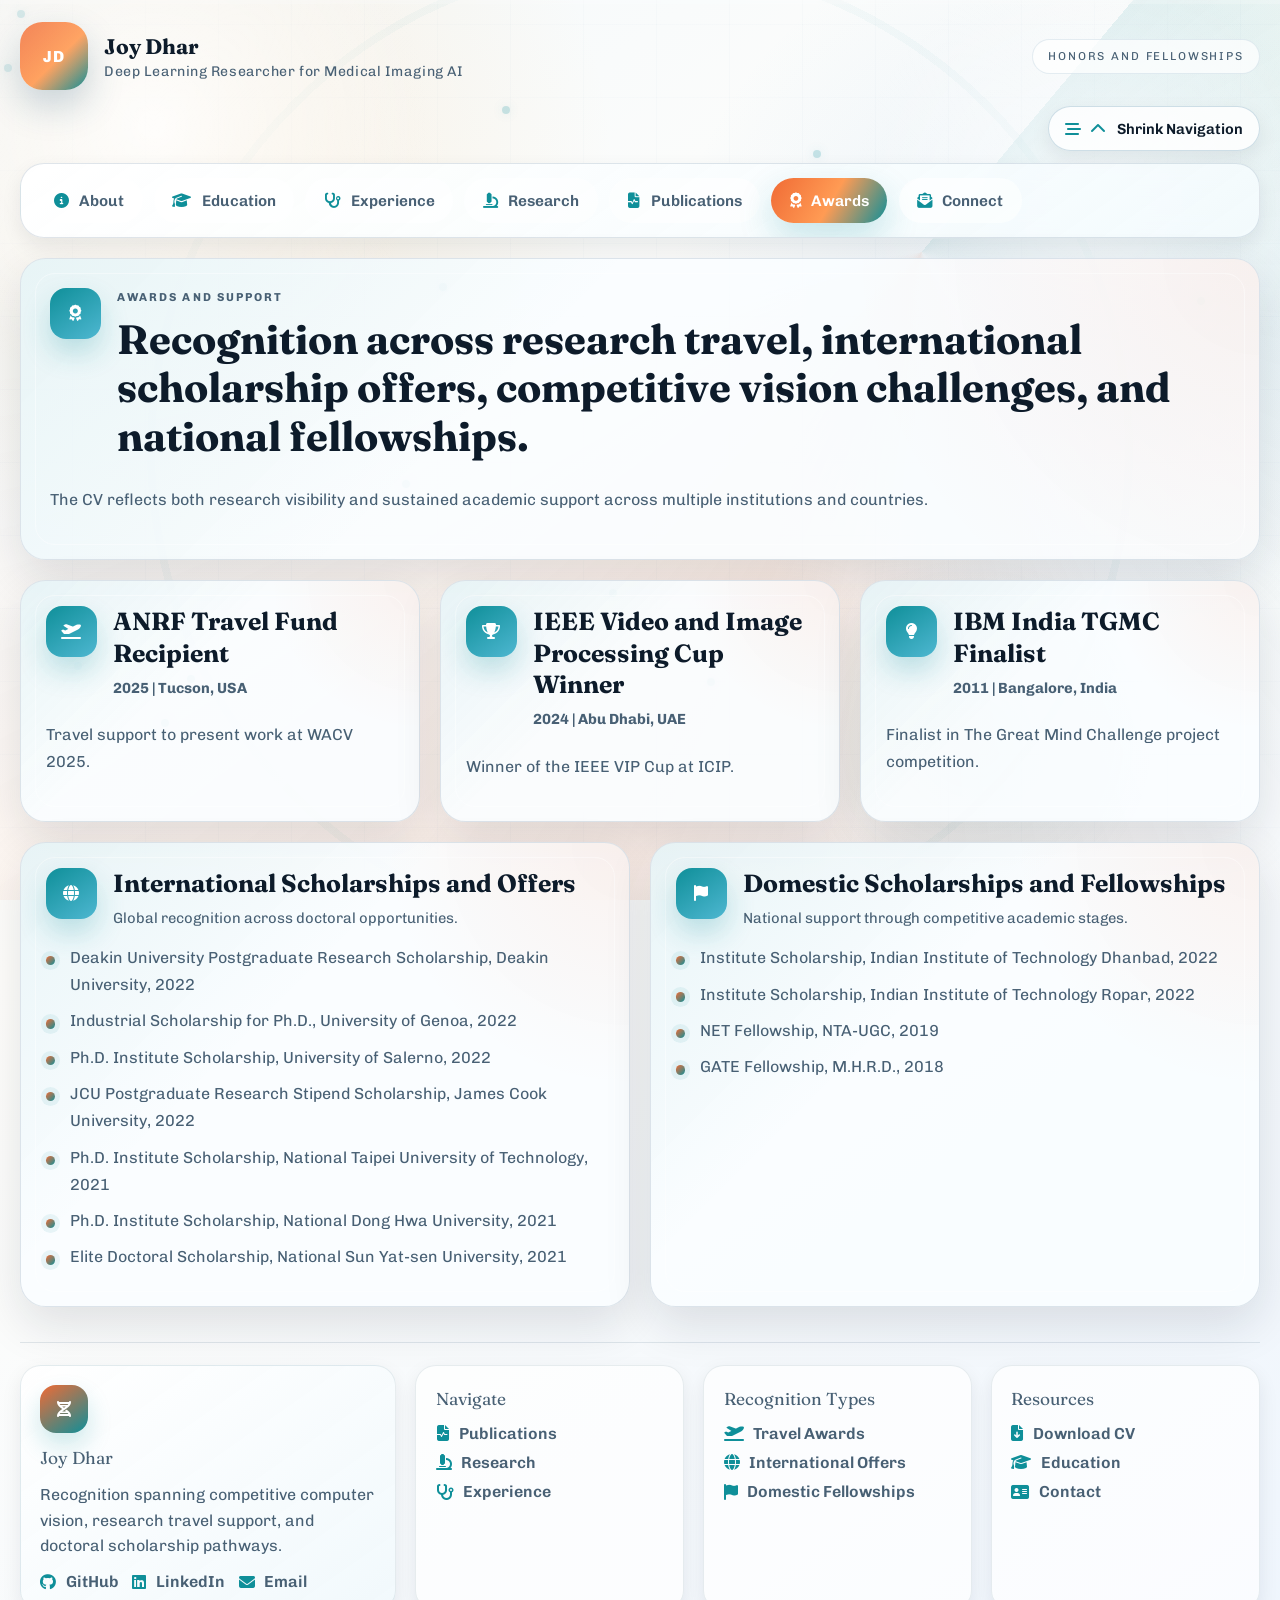
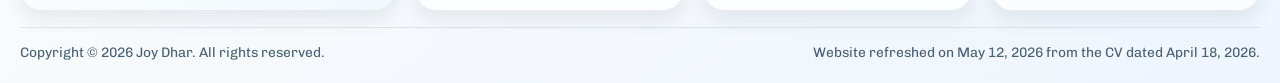
==== awards.html @ 1ae89f0d "Merge pull request #1 from kousik-kr/joy-dhar-website-update Upgraded" ====
<!DOCTYPE html>
<html lang="en">
<head>
  <meta charset="UTF-8">
  <meta name="viewport" content="width=device-width, initial-scale=1.0">
  <meta name="description" content="Joy Dhar | Awards, honors, fellowships, and scholarships.">
  <title>Joy Dhar | Awards</title>
  <link rel="preconnect" href="https://fonts.googleapis.com">
  <link rel="preconnect" href="https://fonts.gstatic.com" crossorigin>
  <link href="https://fonts.googleapis.com/css2?family=Chivo:wght@400;600;800&family=Fraunces:opsz,wght@9..144,500;9..144,700&display=swap" rel="stylesheet">
  <link rel="stylesheet" href="https://cdnjs.cloudflare.com/ajax/libs/font-awesome/6.5.2/css/all.min.css">
  <link rel="stylesheet" href="styles.css">
</head>
<body class="page-awards">
  <div class="atmosphere"></div>
  <div class="grain-layer"></div>

  <header class="site-header">
    <a class="brand-mark" href="index.html" aria-label="Home"><span>JD</span></a>
    <div class="brand-copy">
      <a class="brand-wordmark" href="index.html">Joy Dhar</a>
      <p class="brand-subline">Deep Learning Researcher for Medical Imaging AI</p>
    </div>
    <p class="header-kicker">Honors and Fellowships</p>
  </header>

  <div class="nav-shell">
    <button class="nav-compact-toggle" type="button" aria-label="Expand or shrink navigation" aria-expanded="true" aria-controls="site-nav">
      <span class="nav-toggle-icons">
        <i class="fa-solid fa-bars-staggered"></i>
        <i class="fa-solid fa-chevron-up"></i>
      </span>
      <span class="nav-toggle-text">Shrink Navigation</span>
    </button>

    <nav class="tab-nav" id="site-nav" aria-label="Portfolio sections">
      <a class="tab-link" href="index.html"><i class="fa-solid fa-circle-info"></i><span>About</span></a>
      <a class="tab-link" href="education.html"><i class="fa-solid fa-graduation-cap"></i><span>Education</span></a>
      <a class="tab-link" href="experience.html"><i class="fa-solid fa-stethoscope"></i><span>Experience</span></a>
      <a class="tab-link" href="research.html"><i class="fa-solid fa-microscope"></i><span>Research</span></a>
      <a class="tab-link" href="publications.html"><i class="fa-solid fa-file-waveform"></i><span>Publications</span></a>
      <a class="tab-link active" href="awards.html"><i class="fa-solid fa-award"></i><span>Awards</span></a>
      <a class="tab-link" href="connect.html"><i class="fa-solid fa-envelope-open-text"></i><span>Connect</span></a>
    </nav>
  </div>

  <main class="page-shell">
    <section class="hero card reveal scan-card">
      <div class="card-head">
        <span class="icon-badge"><i class="fa-solid fa-award"></i></span>
        <div>
          <p class="section-label">Awards and Support</p>
          <h2>Recognition across research travel, international scholarship offers, competitive vision challenges, and national fellowships.</h2>
        </div>
      </div>
      <p>The CV reflects both research visibility and sustained academic support across multiple institutions and countries.</p>
    </section>

    <section class="grid-three reveal">
      <article class="card scan-card">
        <div class="card-head">
          <span class="icon-badge"><i class="fa-solid fa-plane-departure"></i></span>
          <div>
            <h3>ANRF Travel Fund Recipient</h3>
            <p class="meta">2025 | Tucson, USA</p>
          </div>
        </div>
        <p>Travel support to present work at WACV 2025.</p>
      </article>

      <article class="card scan-card">
        <div class="card-head">
          <span class="icon-badge"><i class="fa-solid fa-trophy"></i></span>
          <div>
            <h3>IEEE Video and Image Processing Cup Winner</h3>
            <p class="meta">2024 | Abu Dhabi, UAE</p>
          </div>
        </div>
        <p>Winner of the IEEE VIP Cup at ICIP.</p>
      </article>

      <article class="card scan-card">
        <div class="card-head">
          <span class="icon-badge"><i class="fa-solid fa-lightbulb"></i></span>
          <div>
            <h3>IBM India TGMC Finalist</h3>
            <p class="meta">2011 | Bangalore, India</p>
          </div>
        </div>
        <p>Finalist in The Great Mind Challenge project competition.</p>
      </article>
    </section>

    <section class="grid-two reveal">
      <article class="card scan-card">
        <div class="card-head">
          <span class="icon-badge"><i class="fa-solid fa-globe"></i></span>
          <div>
            <h3>International Scholarships and Offers</h3>
            <p class="card-subline">Global recognition across doctoral opportunities.</p>
          </div>
        </div>
        <ul class="list-tight">
          <li>Deakin University Postgraduate Research Scholarship, Deakin University, 2022</li>
          <li>Industrial Scholarship for Ph.D., University of Genoa, 2022</li>
          <li>Ph.D. Institute Scholarship, University of Salerno, 2022</li>
          <li>JCU Postgraduate Research Stipend Scholarship, James Cook University, 2022</li>
          <li>Ph.D. Institute Scholarship, National Taipei University of Technology, 2021</li>
          <li>Ph.D. Institute Scholarship, National Dong Hwa University, 2021</li>
          <li>Elite Doctoral Scholarship, National Sun Yat-sen University, 2021</li>
        </ul>
      </article>

      <article class="card scan-card">
        <div class="card-head">
          <span class="icon-badge"><i class="fa-solid fa-flag"></i></span>
          <div>
            <h3>Domestic Scholarships and Fellowships</h3>
            <p class="card-subline">National support through competitive academic stages.</p>
          </div>
        </div>
        <ul class="list-tight">
          <li>Institute Scholarship, Indian Institute of Technology Dhanbad, 2022</li>
          <li>Institute Scholarship, Indian Institute of Technology Ropar, 2022</li>
          <li>NET Fellowship, NTA-UGC, 2019</li>
          <li>GATE Fellowship, M.H.R.D., 2018</li>
        </ul>
      </article>
    </section>
  </main>

  <footer class="site-footer" aria-label="Site footer">
    <div class="footer-grid">
      <section class="footer-block footer-brand">
        <div class="footer-emblem"><i class="fa-solid fa-dna"></i></div>
        <p class="footer-title">Joy Dhar</p>
        <p>Recognition spanning competitive computer vision, research travel support, and doctoral scholarship pathways.</p>
        <div class="footer-socials">
          <a href="https://github.com/misti1203" target="_blank" rel="noopener noreferrer"><i class="fa-brands fa-github"></i><span>GitHub</span></a>
          <a href="https://www.linkedin.com/in/joy-dhar-42930a248" target="_blank" rel="noopener noreferrer"><i class="fa-brands fa-linkedin"></i><span>LinkedIn</span></a>
          <a href="mailto:joy.22csz0003@iitrpr.ac.in"><i class="fa-solid fa-envelope"></i><span>Email</span></a>
        </div>
      </section>

      <section class="footer-block">
        <p class="footer-title">Navigate</p>
        <a href="publications.html"><i class="fa-solid fa-file-waveform"></i><span>Publications</span></a>
        <a href="research.html"><i class="fa-solid fa-microscope"></i><span>Research</span></a>
        <a href="experience.html"><i class="fa-solid fa-stethoscope"></i><span>Experience</span></a>
      </section>

      <section class="footer-block">
        <p class="footer-title">Recognition Types</p>
        <a href="awards.html"><i class="fa-solid fa-plane-departure"></i><span>Travel Awards</span></a>
        <a href="awards.html"><i class="fa-solid fa-globe"></i><span>International Offers</span></a>
        <a href="awards.html"><i class="fa-solid fa-flag"></i><span>Domestic Fellowships</span></a>
      </section>

      <section class="footer-block">
        <p class="footer-title">Resources</p>
        <a href="Joy_Dhar_CV.pdf" target="_blank" rel="noopener noreferrer"><i class="fa-solid fa-file-arrow-down"></i><span>Download CV</span></a>
        <a href="education.html"><i class="fa-solid fa-graduation-cap"></i><span>Education</span></a>
        <a href="connect.html"><i class="fa-solid fa-address-card"></i><span>Contact</span></a>
      </section>
    </div>

    <div class="footer-meta">
      <p>Copyright &copy; <span class="current-year">2026</span> Joy Dhar. All rights reserved.</p>
      <p>Website refreshed on May 12, 2026 from the CV dated April 18, 2026.</p>
    </div>
  </footer>

  <script src="script.js"></script>
</body>
</html>
---- styles.css ----
:root {
  --ink: #0d1b2a;
  --ink-soft: #486074;
  --surface: rgba(250, 253, 255, 0.9);
  --surface-strong: rgba(255, 255, 255, 0.96);
  --surface-glass: rgba(239, 248, 252, 0.68);
  --line: rgba(35, 76, 104, 0.14);
  --line-strong: rgba(42, 110, 145, 0.22);
  --accent: #f06b35;
  --accent-deep: #c75225;
  --accent-soft: #0f8f99;
  --accent-alt: #4eb7d1;
  --accent-fade: rgba(15, 143, 153, 0.12);
  --success: #2b9e74;
  --radius-lg: 1.6rem;
  --radius-md: 1.15rem;
  --radius-sm: 0.9rem;
  --shadow-sm: 0 8px 20px rgba(13, 27, 42, 0.08);
  --shadow: 0 18px 48px rgba(13, 27, 42, 0.12);
  --shadow-lg: 0 26px 72px rgba(13, 27, 42, 0.16);
  --max: min(1240px, calc(100% - 2rem));
}

* {
  box-sizing: border-box;
}

html,
body {
  margin: 0;
  padding: 0;
  min-height: 100%;
}

html {
  scroll-padding-top: 1rem;
}

body {
  font-family: "Chivo", "Segoe UI", sans-serif;
  color: var(--ink);
  overflow-x: hidden;
  position: relative;
  background:
    radial-gradient(circle at top left, rgba(240, 107, 53, 0.14), transparent 30%),
    radial-gradient(circle at top right, rgba(78, 183, 209, 0.18), transparent 28%),
    linear-gradient(145deg, #edf6fb 0%, #f9fcff 38%, #eefaf6 100%);
  font-feature-settings: "liga" 1, "calt" 1;
  -webkit-font-smoothing: antialiased;
  -moz-osx-font-smoothing: grayscale;
}

body::before,
body::after {
  content: "";
  position: fixed;
  inset: 0;
  pointer-events: none;
  z-index: 0;
}

body::before {
  background:
    repeating-linear-gradient(
      90deg,
      transparent 0,
      transparent 72px,
      rgba(59, 115, 148, 0.035) 72px,
      rgba(59, 115, 148, 0.035) 73px
    ),
    repeating-linear-gradient(
      0deg,
      transparent 0,
      transparent 72px,
      rgba(59, 115, 148, 0.03) 72px,
      rgba(59, 115, 148, 0.03) 73px
    );
  opacity: 0.6;
}

body::after {
  background:
    radial-gradient(circle at 12% 14%, rgba(255, 255, 255, 0.85), transparent 20%),
    radial-gradient(circle at 85% 22%, rgba(255, 255, 255, 0.7), transparent 18%),
    radial-gradient(circle at 76% 82%, rgba(15, 143, 153, 0.08), transparent 15%);
}

body.page-about {
  background:
    radial-gradient(circle at 18% 10%, rgba(255, 189, 118, 0.22), transparent 22%),
    radial-gradient(circle at 84% 16%, rgba(82, 201, 214, 0.2), transparent 20%),
    linear-gradient(145deg, #eef7fb 0%, #f8fcff 42%, #edf7f3 100%);
}

body.page-education {
  background:
    radial-gradient(circle at 18% 8%, rgba(255, 205, 138, 0.2), transparent 22%),
    radial-gradient(circle at 82% 18%, rgba(90, 177, 227, 0.18), transparent 20%),
    linear-gradient(145deg, #eef5fa 0%, #fbfdff 42%, #eef6ff 100%);
}

body.page-experience {
  background:
    radial-gradient(circle at 15% 10%, rgba(255, 189, 128, 0.2), transparent 20%),
    radial-gradient(circle at 82% 18%, rgba(103, 202, 156, 0.16), transparent 19%),
    linear-gradient(145deg, #f0f8fb 0%, #fbfdfe 40%, #eef9f3 100%);
}

body.page-research {
  background:
    radial-gradient(circle at 15% 8%, rgba(255, 176, 132, 0.2), transparent 22%),
    radial-gradient(circle at 84% 14%, rgba(78, 183, 209, 0.18), transparent 21%),
    linear-gradient(145deg, #eff7fb 0%, #fbfdff 42%, #eefaf7 100%);
}

body.page-publications {
  background:
    radial-gradient(circle at 15% 8%, rgba(255, 183, 121, 0.2), transparent 22%),
    radial-gradient(circle at 84% 16%, rgba(105, 177, 232, 0.18), transparent 22%),
    linear-gradient(145deg, #eff7fb 0%, #fbfdff 40%, #eef5fb 100%);
}

body.page-awards {
  background:
    radial-gradient(circle at 16% 10%, rgba(255, 200, 127, 0.2), transparent 22%),
    radial-gradient(circle at 82% 18%, rgba(125, 182, 236, 0.17), transparent 22%),
    linear-gradient(145deg, #f3f8fb 0%, #fffefb 38%, #eef5fd 100%);
}

body.page-connect {
  background:
    radial-gradient(circle at 15% 12%, rgba(255, 181, 126, 0.2), transparent 22%),
    radial-gradient(circle at 82% 18%, rgba(88, 204, 196, 0.16), transparent 20%),
    linear-gradient(145deg, #eef8fb 0%, #fbfdff 40%, #eef9f7 100%);
}

.atmosphere,
.grain-layer {
  position: fixed;
  inset: 0;
  pointer-events: none;
}

.atmosphere {
  background:
    conic-gradient(from 40deg at 72% 28%, rgba(15, 143, 153, 0.11), transparent 30%, rgba(240, 107, 53, 0.1), transparent 62%),
    radial-gradient(circle at center, transparent 0 62%, rgba(15, 143, 153, 0.03) 62% 63%, transparent 63%);
  animation: drift 18s ease-in-out infinite alternate;
}

.grain-layer {
  opacity: 0.16;
  background-image: radial-gradient(rgba(13, 27, 42, 0.14) 0.4px, transparent 0.4px);
  background-size: 10px 10px;
}

.progress-rail {
  position: fixed;
  inset: 0 0 auto 0;
  height: 4px;
  z-index: 40;
  background: rgba(255, 255, 255, 0.22);
  backdrop-filter: blur(6px);
}

.progress-fill {
  width: 0;
  height: 100%;
  background: linear-gradient(90deg, var(--accent), #ffb347, var(--accent-soft));
  box-shadow: 0 0 16px rgba(240, 107, 53, 0.45);
  transition: width 120ms linear;
}

.site-header,
.nav-shell,
.page-shell,
.site-footer {
  width: var(--max);
  margin-inline: auto;
  position: relative;
  z-index: 1;
}

.site-header {
  display: flex;
  align-items: center;
  gap: 1rem;
  padding-top: 1.4rem;
}

.brand-mark {
  width: 68px;
  height: 68px;
  flex-shrink: 0;
  border-radius: 1.4rem;
  display: inline-grid;
  place-items: center;
  text-decoration: none;
  font-weight: 800;
  letter-spacing: 0.08em;
  color: #fff;
  background:
    linear-gradient(145deg, rgba(255, 255, 255, 0.18), transparent),
    linear-gradient(135deg, var(--accent), #ff9b54 55%, var(--accent-soft));
  box-shadow: 0 16px 36px rgba(22, 72, 104, 0.22);
  transition: transform 240ms ease, box-shadow 240ms ease;
}

.brand-mark:hover,
.brand-mark:focus {
  transform: translateY(-3px);
  box-shadow: 0 22px 46px rgba(22, 72, 104, 0.28);
}

.brand-copy {
  display: grid;
  gap: 0.22rem;
}

.brand-wordmark {
  text-decoration: none;
  font-family: "Fraunces", Georgia, serif;
  font-weight: 700;
  font-size: 1.32rem;
  color: var(--ink);
}

.brand-subline {
  margin: 0;
  font-size: 0.88rem;
  letter-spacing: 0.04em;
  color: var(--ink-soft);
}

.header-kicker {
  margin: 0 0 0 auto;
  padding: 0.6rem 0.95rem;
  border-radius: 999px;
  background: rgba(255, 255, 255, 0.72);
  border: 1px solid rgba(42, 110, 145, 0.12);
  color: var(--ink-soft);
  font-size: 0.72rem;
  text-transform: uppercase;
  letter-spacing: 0.16em;
}

.nav-shell {
  margin-top: 1rem;
  display: grid;
  gap: 0.7rem;
}

.nav-compact-toggle {
  justify-self: end;
  display: inline-flex;
  align-items: center;
  gap: 0.7rem;
  border: 1px solid var(--line-strong);
  background: rgba(255, 255, 255, 0.82);
  color: var(--ink);
  border-radius: 999px;
  padding: 0.78rem 1rem;
  font: inherit;
  cursor: pointer;
  box-shadow: var(--shadow-sm);
  transition: transform 220ms ease, box-shadow 220ms ease, background 220ms ease;
}

.nav-compact-toggle:hover,
.nav-compact-toggle:focus {
  transform: translateY(-2px);
  box-shadow: var(--shadow);
  background: rgba(255, 255, 255, 0.96);
}

.nav-toggle-icons {
  display: inline-flex;
  align-items: center;
  gap: 0.55rem;
  color: var(--accent-soft);
}

.nav-toggle-text {
  font-weight: 600;
  font-size: 0.92rem;
}

.nav-shell.is-collapsed .nav-toggle-text::after {
  content: "";
}

.nav-shell.is-collapsed .nav-toggle-icons .fa-chevron-up {
  transform: rotate(180deg);
}

.tab-nav {
  display: flex;
  flex-wrap: wrap;
  gap: 0.7rem;
  padding: 0.9rem;
  border-radius: 1.5rem;
  border: 1px solid var(--line);
  background:
    linear-gradient(145deg, rgba(255, 255, 255, 0.84), rgba(241, 250, 253, 0.72)),
    rgba(255, 255, 255, 0.6);
  backdrop-filter: blur(14px);
  box-shadow: var(--shadow-sm);
  overflow: hidden;
  transform-origin: top;
  transition: max-height 260ms ease, opacity 220ms ease, padding 220ms ease, border-color 220ms ease, transform 220ms ease;
}

.nav-shell.is-collapsed .tab-nav {
  max-height: 0;
  opacity: 0;
  padding-top: 0;
  padding-bottom: 0;
  border-color: transparent;
  transform: translateY(-4px);
}

.tab-link {
  display: inline-flex;
  align-items: center;
  gap: 0.65rem;
  text-decoration: none;
  border-radius: 999px;
  color: var(--ink-soft);
  padding: 0.85rem 1.15rem;
  font-size: 0.96rem;
  font-weight: 600;
  background: rgba(255, 255, 255, 0.55);
  transition: transform 220ms ease, box-shadow 220ms ease, background 220ms ease, color 220ms ease;
}

.tab-link i {
  color: var(--accent-soft);
  font-size: 0.95rem;
}

.tab-link:hover,
.tab-link:focus {
  transform: translateY(-2px);
  color: var(--ink);
  background: rgba(240, 248, 252, 0.95);
  box-shadow: inset 0 0 0 1px rgba(15, 143, 153, 0.14);
}

.tab-link.active {
  color: #fff;
  background: linear-gradient(120deg, var(--accent), #ff9b54 52%, var(--accent-soft));
  box-shadow: 0 14px 34px rgba(15, 143, 153, 0.22);
}

.tab-link.active i {
  color: #fff;
}

h1,
h2,
h3 {
  font-family: "Fraunces", Georgia, serif;
  margin-top: 0;
}

h2 {
  margin-bottom: 0.7rem;
  font-size: clamp(1.8rem, 3.2vw, 2.8rem);
  line-height: 1.18;
}

h3 {
  margin-bottom: 0.4rem;
  font-size: clamp(1.15rem, 2vw, 1.55rem);
  line-height: 1.28;
}

.section-label {
  margin: 0 0 0.5rem;
  font-size: 0.72rem;
  font-weight: 700;
  text-transform: uppercase;
  letter-spacing: 0.18em;
  color: var(--accent-soft);
}

.page-shell {
  margin-top: 1.2rem;
  margin-bottom: 1.6rem;
  display: grid;
  gap: 1.25rem;
}

.home-shell {
  gap: 1.4rem;
}

.opening-stage {
  position: relative;
  min-height: calc(100vh - 13rem);
  display: grid;
  place-items: center;
  overflow: hidden;
  border-radius: 1.8rem;
}

.opening-stage::before {
  content: "";
  position: absolute;
  inset: 0;
  border-radius: inherit;
  background:
    radial-gradient(circle at 25% 28%, rgba(255, 255, 255, 0.82), transparent 32%),
    radial-gradient(circle at 80% 80%, rgba(15, 143, 153, 0.14), transparent 30%),
    linear-gradient(135deg, rgba(255, 255, 255, 0.12), transparent);
  border: 1px solid rgba(255, 255, 255, 0.24);
}

.opening-surface {
  position: relative;
  max-width: 60rem;
  z-index: 2;
}

.opening-surface p {
  font-size: 1.02rem;
}

.scan-tags {
  display: flex;
  flex-wrap: wrap;
  gap: 0.65rem;
  margin-top: 1rem;
}

.scan-tags span {
  display: inline-flex;
  align-items: center;
  gap: 0.5rem;
  padding: 0.58rem 0.9rem;
  border-radius: 999px;
  background: rgba(255, 255, 255, 0.78);
  border: 1px solid rgba(15, 143, 153, 0.16);
  color: var(--ink-soft);
  font-size: 0.88rem;
  font-weight: 600;
}

.scroll-cue {
  display: inline-flex;
  align-items: center;
  gap: 0.55rem;
  margin-top: 1.1rem;
  text-decoration: none;
  color: #fff;
  font-weight: 700;
  background: linear-gradient(120deg, var(--accent), #ff9b54);
  border-radius: 999px;
  padding: 0.88rem 1.35rem;
  box-shadow: 0 16px 36px rgba(240, 107, 53, 0.28);
  transition: transform 220ms ease, box-shadow 220ms ease;
}

.scroll-cue:hover,
.scroll-cue:focus {
  transform: translateY(-3px);
  box-shadow: 0 20px 42px rgba(240, 107, 53, 0.36);
}

.opening-orb {
  position: absolute;
  border-radius: 50%;
  opacity: 0.72;
  pointer-events: none;
}

.orb-a {
  width: 270px;
  height: 270px;
  left: 4%;
  top: 8%;
  background: radial-gradient(circle at 34% 34%, rgba(255, 211, 162, 0.92), rgba(255, 189, 118, 0.08));
  animation: floatA 8s ease-in-out infinite alternate;
}

.orb-b {
  width: 200px;
  height: 200px;
  right: 8%;
  top: 14%;
  background: radial-gradient(circle at 40% 40%, rgba(165, 236, 233, 0.86), rgba(78, 183, 209, 0.08));
  animation: floatB 9s ease-in-out infinite alternate;
}

.orb-c {
  width: 220px;
  height: 220px;
  right: 22%;
  bottom: 8%;
  background: radial-gradient(circle at 40% 40%, rgba(189, 218, 250, 0.88), rgba(125, 182, 236, 0.08));
  animation: floatC 10s ease-in-out infinite alternate;
}

.home-content,
.publication-section {
  display: grid;
  gap: 1.25rem;
}

.card {
  position: relative;
  background: var(--surface);
  border: 1px solid var(--line);
  border-radius: var(--radius-lg);
  box-shadow: var(--shadow);
  padding: 1.55rem;
  overflow: hidden;
  transition: transform 240ms ease, border-color 240ms ease, box-shadow 240ms ease;
}

.card:hover {
  transform: translateY(-5px);
  border-color: var(--line-strong);
  box-shadow: var(--shadow-lg);
}

.scan-card::before {
  content: "";
  position: absolute;
  inset: 0;
  background:
    linear-gradient(135deg, rgba(15, 143, 153, 0.08), transparent 40%),
    radial-gradient(circle at 100% 0%, rgba(240, 107, 53, 0.08), transparent 32%);
  pointer-events: none;
}

.scan-card::after {
  content: "";
  position: absolute;
  inset: 14px;
  border-radius: calc(var(--radius-lg) - 0.35rem);
  border: 1px solid rgba(255, 255, 255, 0.4);
  pointer-events: none;
}

.hero {
  padding: 1.8rem;
}

.hero p,
.card p,
.card li {
  position: relative;
  z-index: 1;
  color: var(--ink-soft);
  line-height: 1.68;
}

.card-head {
  position: relative;
  z-index: 1;
  display: flex;
  align-items: flex-start;
  gap: 1rem;
  margin-bottom: 0.9rem;
}

.card-subline {
  margin: 0;
  color: var(--ink-soft);
  font-size: 0.92rem;
}

.icon-badge {
  width: 3.2rem;
  height: 3.2rem;
  flex-shrink: 0;
  display: inline-grid;
  place-items: center;
  border-radius: 1rem;
  color: #fff;
  background: linear-gradient(145deg, var(--accent-soft), var(--accent-alt));
  box-shadow: 0 14px 28px rgba(15, 143, 153, 0.24);
}

.grid-two,
.grid-three {
  display: grid;
  gap: 1.25rem;
}

.grid-two {
  grid-template-columns: repeat(2, minmax(0, 1fr));
}

.grid-three {
  grid-template-columns: repeat(3, minmax(0, 1fr));
}

ul,
ol {
  margin: 0;
}

.list-tight {
  list-style: none;
  padding-left: 0;
}

.list-tight li {
  position: relative;
  padding-left: 1.5rem;
  margin-bottom: 0.6rem;
}

.list-tight li::before {
  content: "";
  position: absolute;
  left: 0;
  top: 0.68rem;
  width: 0.58rem;
  height: 0.58rem;
  border-radius: 50%;
  background: linear-gradient(135deg, var(--accent), var(--accent-soft));
  box-shadow: 0 0 0 5px rgba(15, 143, 153, 0.08);
}

.timeline {
  position: relative;
  display: grid;
  gap: 1rem;
  padding-left: 1.7rem;
}

.timeline::before {
  content: "";
  position: absolute;
  left: 0.42rem;
  top: 0;
  bottom: 0;
  width: 2px;
  background: linear-gradient(var(--accent-soft), var(--accent), var(--accent-alt));
}

.timeline-item::before {
  content: "";
  position: absolute;
  left: -1.15rem;
  top: 1.5rem;
  width: 0.72rem;
  height: 0.72rem;
  border-radius: 50%;
  background: #fff;
  border: 3px solid var(--accent-soft);
  box-shadow: 0 0 0 8px rgba(15, 143, 153, 0.08);
  z-index: 2;
}

.meta {
  margin: 0 0 0.35rem;
  color: var(--accent-soft);
  font-weight: 700;
  font-size: 0.92rem;
}

.kpi {
  display: grid;
  gap: 0.35rem;
}

.kpi strong {
  position: relative;
  z-index: 1;
  font-family: "Fraunces", Georgia, serif;
  font-size: 2rem;
  color: var(--accent-deep);
}

.action-row {
  position: relative;
  z-index: 1;
  display: flex;
  flex-wrap: wrap;
  gap: 0.7rem;
  margin-top: 0.95rem;
}

.chip {
  display: inline-flex;
  align-items: center;
  gap: 0.55rem;
  padding: 0.6rem 0.92rem;
  border-radius: 999px;
  border: 1px solid rgba(15, 143, 153, 0.18);
  background: rgba(255, 255, 255, 0.85);
  color: var(--accent-soft);
  text-decoration: none;
  font-size: 0.84rem;
  font-weight: 700;
  transition: transform 220ms ease, box-shadow 220ms ease, background 220ms ease, color 220ms ease;
}

.chip:hover,
.chip:focus {
  transform: translateY(-2px);
  background: var(--accent-soft);
  color: #fff;
  box-shadow: 0 12px 26px rgba(15, 143, 153, 0.22);
}

.chip-muted {
  color: rgba(72, 96, 116, 0.74);
  border-color: rgba(72, 96, 116, 0.16);
  background: rgba(255, 255, 255, 0.58);
  cursor: default;
}

.chip-muted:hover,
.chip-muted:focus {
  transform: none;
  background: rgba(255, 255, 255, 0.58);
  color: rgba(72, 96, 116, 0.74);
  box-shadow: none;
}

.publication-list {
  padding-left: 1.1rem;
}

.publication-list li {
  margin-bottom: 0.9rem;
  padding: 1rem 1rem 1rem 0.95rem;
  border-radius: var(--radius-md);
  border: 1px solid rgba(35, 76, 104, 0.12);
  background: rgba(255, 255, 255, 0.56);
}

.publication-list strong {
  display: block;
  margin-bottom: 0.4rem;
  color: var(--ink);
  line-height: 1.42;
}

.contact-list {
  list-style: none;
  padding-left: 0;
  display: grid;
  gap: 0.75rem;
}

.contact-list li {
  padding: 0.85rem 1rem;
  border-radius: var(--radius-sm);
  background: rgba(255, 255, 255, 0.62);
  border: 1px solid rgba(15, 143, 153, 0.12);
}

.reference-note {
  margin-bottom: 0;
}

a {
  color: var(--accent-soft);
}

a:hover {
  color: var(--accent-deep);
}

.site-footer {
  margin-top: 2.2rem;
  margin-bottom: 1.4rem;
  padding: 1.4rem 0 0;
  border-top: 1px solid rgba(35, 76, 104, 0.12);
}

.footer-grid {
  display: grid;
  grid-template-columns: 1.4fr 1fr 1fr 1fr;
  gap: 1.2rem;
}

.footer-block {
  padding: 1.2rem;
  border-radius: 1.3rem;
  background: rgba(255, 255, 255, 0.7);
  border: 1px solid rgba(35, 76, 104, 0.1);
  box-shadow: var(--shadow-sm);
  display: grid;
  align-content: start;
  gap: 0.65rem;
}

.footer-brand {
  background:
    linear-gradient(145deg, rgba(255, 255, 255, 0.88), rgba(239, 248, 252, 0.84)),
    rgba(255, 255, 255, 0.7);
}

.footer-emblem {
  width: 3rem;
  height: 3rem;
  display: grid;
  place-items: center;
  border-radius: 1rem;
  background: linear-gradient(145deg, var(--accent), var(--accent-soft));
  color: #fff;
  box-shadow: 0 12px 24px rgba(15, 143, 153, 0.2);
}

.footer-title {
  margin: 0;
  font-family: "Fraunces", Georgia, serif;
  font-size: 1.08rem;
  color: var(--ink);
}

.footer-block p {
  margin: 0;
  color: var(--ink-soft);
  line-height: 1.6;
}

.footer-block a,
.footer-socials a {
  display: inline-flex;
  align-items: center;
  gap: 0.6rem;
  width: fit-content;
  text-decoration: none;
  color: var(--ink-soft);
  font-weight: 600;
}

.footer-block a i,
.footer-socials a i {
  color: var(--accent-soft);
}

.footer-socials {
  display: flex;
  flex-wrap: wrap;
  gap: 0.85rem;
  margin-top: 0.2rem;
}

.footer-meta {
  margin-top: 1rem;
  padding-top: 1rem;
  border-top: 1px solid rgba(35, 76, 104, 0.12);
  display: flex;
  justify-content: space-between;
  gap: 1rem;
  flex-wrap: wrap;
}

.footer-meta p {
  margin: 0;
  color: var(--ink-soft);
  font-size: 0.86rem;
}

.float-dot {
  position: fixed;
  z-index: 0;
  width: 8px;
  height: 8px;
  border-radius: 50%;
  background: rgba(15, 143, 153, 0.22);
  box-shadow: 0 0 12px rgba(15, 143, 153, 0.12);
  pointer-events: none;
  animation: driftDot var(--dur) ease-in-out infinite alternate;
}

.reveal {
  opacity: 0;
  transform: translateY(24px) scale(0.98);
}

.reveal.in-view {
  animation: revealIn 720ms cubic-bezier(0.16, 1, 0.3, 1) forwards;
}

@keyframes revealIn {
  to {
    opacity: 1;
    transform: translateY(0) scale(1);
  }
}

@keyframes drift {
  from {
    transform: translateY(0) scale(1);
  }
  to {
    transform: translateY(-16px) scale(1.04);
  }
}

@keyframes driftDot {
  from {
    transform: translateY(0) scale(1);
  }
  to {
    transform: translateY(-22px) scale(1.24);
  }
}

@keyframes floatA {
  from {
    transform: translateY(0) translateX(0);
  }
  to {
    transform: translateY(-18px) translateX(18px);
  }
}

@keyframes floatB {
  from {
    transform: translateY(0) translateX(0);
  }
  to {
    transform: translateY(16px) translateX(-12px);
  }
}

@keyframes floatC {
  from {
    transform: translateY(0) translateX(0);
  }
  to {
    transform: translateY(-14px) translateX(10px);
  }
}

@media (max-width: 980px) {
  .grid-two,
  .grid-three,
  .footer-grid {
    grid-template-columns: 1fr;
  }

  .header-kicker {
    display: none;
  }

  .opening-stage {
    min-height: calc(88vh - 9rem);
  }
}

@media (max-width: 760px) {
  .site-header {
    align-items: flex-start;
    flex-wrap: wrap;
    gap: 0.8rem;
  }

  .brand-mark {
    width: 60px;
    height: 60px;
  }

  .brand-wordmark {
    font-size: 1.16rem;
  }

  .nav-compact-toggle {
    width: 100%;
    justify-content: center;
  }

  .tab-nav {
    flex-direction: column;
  }

  .tab-link {
    width: 100%;
    justify-content: flex-start;
  }

  .card,
  .hero {
    padding: 1.3rem;
  }

  .card-head {
    gap: 0.8rem;
  }

  .icon-badge {
    width: 2.85rem;
    height: 2.85rem;
  }

  .timeline {
    padding-left: 1.3rem;
  }

  .timeline-item::before {
    left: -0.92rem;
  }
}

@media (max-width: 560px) {
  :root {
    --max: min(100% - 1rem, 100%);
  }

  .site-header {
    padding-top: 1rem;
  }

  .opening-stage {
    min-height: auto;
  }

  .scan-tags,
  .action-row,
  .footer-socials {
    gap: 0.55rem;
  }

  .footer-meta {
    flex-direction: column;
  }
}

@media (prefers-reduced-motion: reduce) {
  *,
  *::before,
  *::after {
    animation: none !important;
    transition: none !important;
    scroll-behavior: auto !important;
  }

  .reveal {
    opacity: 1;
    transform: none;
  }
}

*:focus-visible {
  outline: 2px solid var(--accent);
  outline-offset: 3px;
}

@media print {
  .progress-rail,
  .atmosphere,
  .grain-layer,
  .float-dot,
  .opening-orb,
  .nav-compact-toggle {
    display: none !important;
  }

  body {
    background: #fff;
  }

  .card,
  .footer-block {
    box-shadow: none;
    border: 1px solid #ddd;
  }
}
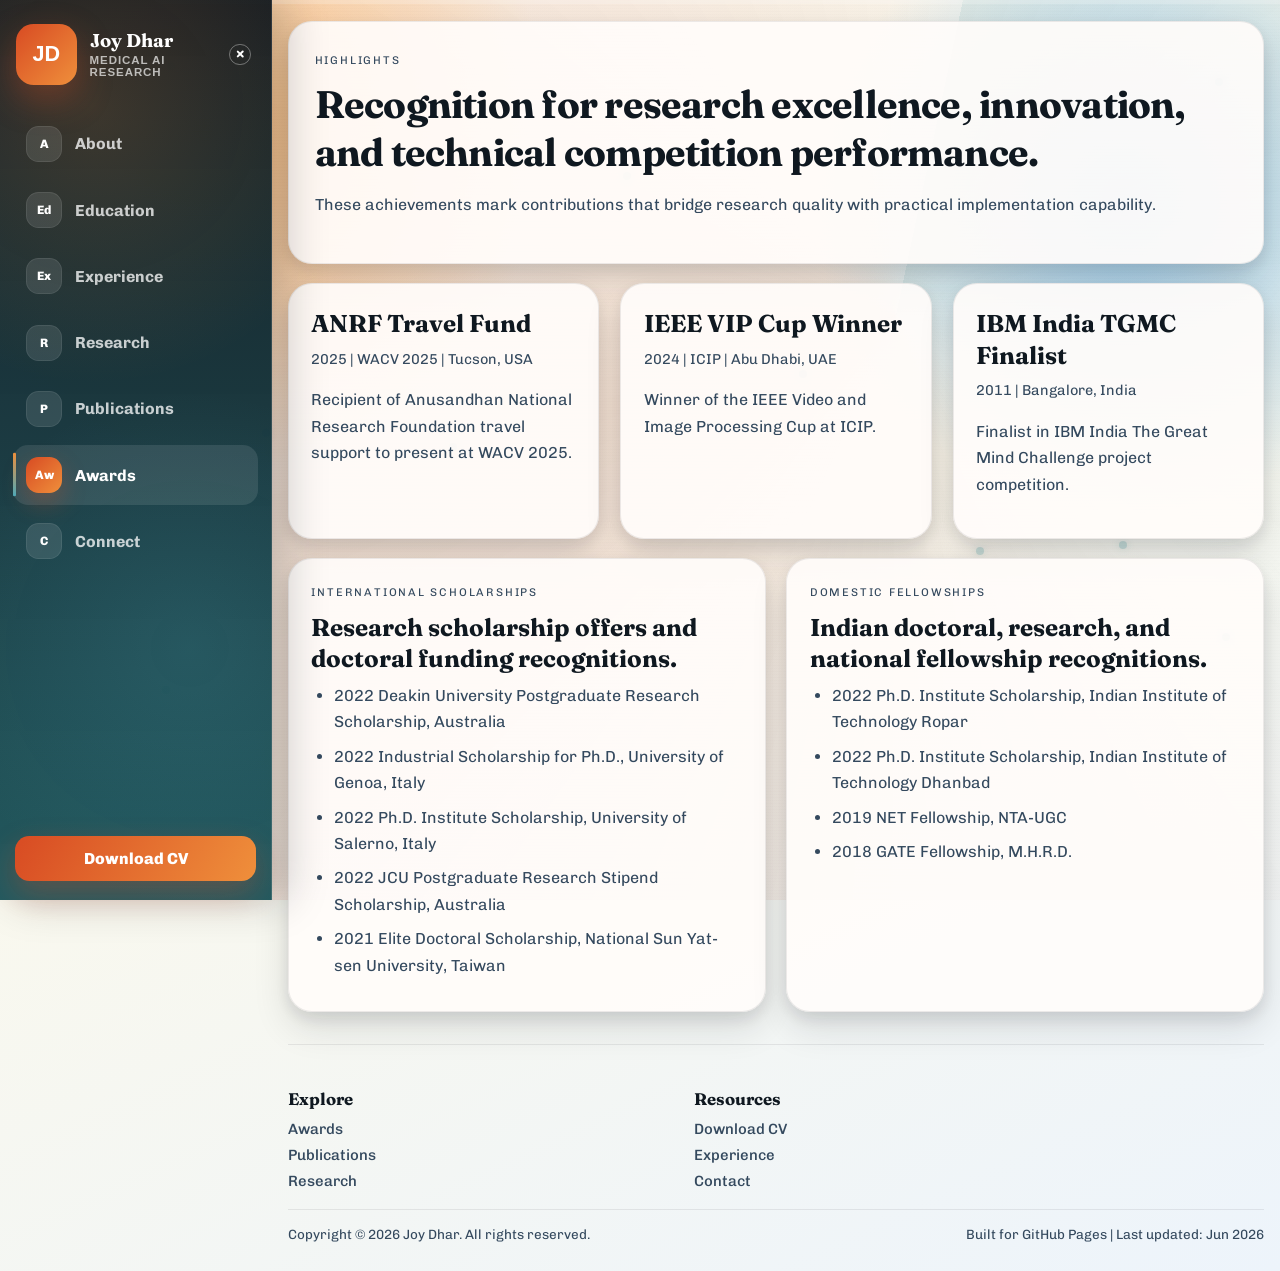
==== commit 45094fb4: "Upgrade with Orientation Fix" ====
--- a/awards.html
+++ b/awards.html
@@ -3,127 +3,88 @@
 <head>
   <meta charset="UTF-8">
   <meta name="viewport" content="width=device-width, initial-scale=1.0">
-  <meta name="description" content="Joy Dhar | Awards, honors, fellowships, and scholarships.">
+  <meta name="description" content="Joy Dhar | Awards">
   <title>Joy Dhar | Awards</title>
   <link rel="preconnect" href="https://fonts.googleapis.com">
   <link rel="preconnect" href="https://fonts.gstatic.com" crossorigin>
   <link href="https://fonts.googleapis.com/css2?family=Chivo:wght@400;600;800&family=Fraunces:opsz,wght@9..144,500;9..144,700&display=swap" rel="stylesheet">
-  <link rel="stylesheet" href="https://cdnjs.cloudflare.com/ajax/libs/font-awesome/6.5.2/css/all.min.css">
   <link rel="stylesheet" href="styles.css">
 </head>
 <body class="page-awards">
   <div class="atmosphere"></div>
   <div class="grain-layer"></div>
 
-  <header class="site-header">
-    <a class="brand-mark" href="index.html" aria-label="Home"><span>JD</span></a>
-    <div class="brand-copy">
-      <a class="brand-wordmark" href="index.html">Joy Dhar</a>
-      <p class="brand-subline">Deep Learning Researcher for Medical Imaging AI</p>
-    </div>
-    <p class="header-kicker">Honors and Fellowships</p>
-  </header>
-
-  <div class="nav-shell">
-    <button class="nav-compact-toggle" type="button" aria-label="Expand or shrink navigation" aria-expanded="true" aria-controls="site-nav">
-      <span class="nav-toggle-icons">
-        <i class="fa-solid fa-bars-staggered"></i>
-        <i class="fa-solid fa-chevron-up"></i>
+  <aside class="side-nav expanded" id="sideNav">
+    <button class="side-nav-toggle" id="sideNavToggle" type="button" aria-label="Collapse side navigation" aria-expanded="true">
+      <span class="side-brand-mark">JD</span>
+      <span class="side-brand-copy">
+        <span class="side-brand-name">Joy Dhar</span>
+        <span class="side-brand-role">Medical AI Research</span>
       </span>
-      <span class="nav-toggle-text">Shrink Navigation</span>
+      <span class="side-toggle-glyph" aria-hidden="true"></span>
     </button>
 
-    <nav class="tab-nav" id="site-nav" aria-label="Portfolio sections">
-      <a class="tab-link" href="index.html"><i class="fa-solid fa-circle-info"></i><span>About</span></a>
-      <a class="tab-link" href="education.html"><i class="fa-solid fa-graduation-cap"></i><span>Education</span></a>
-      <a class="tab-link" href="experience.html"><i class="fa-solid fa-stethoscope"></i><span>Experience</span></a>
-      <a class="tab-link" href="research.html"><i class="fa-solid fa-microscope"></i><span>Research</span></a>
-      <a class="tab-link" href="publications.html"><i class="fa-solid fa-file-waveform"></i><span>Publications</span></a>
-      <a class="tab-link active" href="awards.html"><i class="fa-solid fa-award"></i><span>Awards</span></a>
-      <a class="tab-link" href="connect.html"><i class="fa-solid fa-envelope-open-text"></i><span>Connect</span></a>
+    <nav class="side-nav-links" aria-label="Portfolio sections">
+      <a class="side-link" href="index.html" data-tooltip="About"><span class="side-icon" aria-hidden="true">A</span><span class="side-text">About</span></a>
+      <a class="side-link" href="education.html" data-tooltip="Education"><span class="side-icon" aria-hidden="true">Ed</span><span class="side-text">Education</span></a>
+      <a class="side-link" href="experience.html" data-tooltip="Experience"><span class="side-icon" aria-hidden="true">Ex</span><span class="side-text">Experience</span></a>
+      <a class="side-link" href="research.html" data-tooltip="Research"><span class="side-icon" aria-hidden="true">R</span><span class="side-text">Research</span></a>
+      <a class="side-link" href="publications.html" data-tooltip="Publications"><span class="side-icon" aria-hidden="true">P</span><span class="side-text">Publications</span></a>
+      <a class="side-link active" href="awards.html" data-tooltip="Awards"><span class="side-icon" aria-hidden="true">Aw</span><span class="side-text">Awards</span></a>
+      <a class="side-link" href="connect.html" data-tooltip="Connect"><span class="side-icon" aria-hidden="true">C</span><span class="side-text">Connect</span></a>
     </nav>
-  </div>
+
+    <div class="side-nav-actions">
+      <a href="Joy_Dhar_CV.pdf" target="_blank" rel="noopener noreferrer">Download CV</a>
+    </div>
+  </aside>
 
   <main class="page-shell">
-    <section class="hero card reveal scan-card">
-      <div class="card-head">
-        <span class="icon-badge"><i class="fa-solid fa-award"></i></span>
-        <div>
-          <p class="section-label">Awards and Support</p>
-          <h2>Recognition across research travel, international scholarship offers, competitive vision challenges, and national fellowships.</h2>
-        </div>
-      </div>
-      <p>The CV reflects both research visibility and sustained academic support across multiple institutions and countries.</p>
+    <section class="hero card reveal">
+      <p class="section-label">Highlights</p>
+      <h2>Recognition for research excellence, innovation, and technical competition performance.</h2>
+      <p>These achievements mark contributions that bridge research quality with practical implementation capability.</p>
     </section>
 
     <section class="grid-three reveal">
-      <article class="card scan-card">
-        <div class="card-head">
-          <span class="icon-badge"><i class="fa-solid fa-plane-departure"></i></span>
-          <div>
-            <h3>ANRF Travel Fund Recipient</h3>
-            <p class="meta">2025 | Tucson, USA</p>
-          </div>
-        </div>
-        <p>Travel support to present work at WACV 2025.</p>
+      <article class="card">
+        <h3>ANRF Travel Fund</h3>
+        <p class="meta">2025 | WACV 2025 | Tucson, USA</p>
+        <p>Recipient of Anusandhan National Research Foundation travel support to present at WACV 2025.</p>
       </article>
-
-      <article class="card scan-card">
-        <div class="card-head">
-          <span class="icon-badge"><i class="fa-solid fa-trophy"></i></span>
-          <div>
-            <h3>IEEE Video and Image Processing Cup Winner</h3>
-            <p class="meta">2024 | Abu Dhabi, UAE</p>
-          </div>
-        </div>
-        <p>Winner of the IEEE VIP Cup at ICIP.</p>
+      <article class="card">
+        <h3>IEEE VIP Cup Winner</h3>
+        <p class="meta">2024 | ICIP | Abu Dhabi, UAE</p>
+        <p>Winner of the IEEE Video and Image Processing Cup at ICIP.</p>
       </article>
-
-      <article class="card scan-card">
-        <div class="card-head">
-          <span class="icon-badge"><i class="fa-solid fa-lightbulb"></i></span>
-          <div>
-            <h3>IBM India TGMC Finalist</h3>
-            <p class="meta">2011 | Bangalore, India</p>
-          </div>
-        </div>
-        <p>Finalist in The Great Mind Challenge project competition.</p>
+      <article class="card">
+        <h3>IBM India TGMC Finalist</h3>
+        <p class="meta">2011 | Bangalore, India</p>
+        <p>Finalist in IBM India The Great Mind Challenge project competition.</p>
       </article>
     </section>
 
     <section class="grid-two reveal">
-      <article class="card scan-card">
-        <div class="card-head">
-          <span class="icon-badge"><i class="fa-solid fa-globe"></i></span>
-          <div>
-            <h3>International Scholarships and Offers</h3>
-            <p class="card-subline">Global recognition across doctoral opportunities.</p>
-          </div>
-        </div>
-        <ul class="list-tight">
-          <li>Deakin University Postgraduate Research Scholarship, Deakin University, 2022</li>
-          <li>Industrial Scholarship for Ph.D., University of Genoa, 2022</li>
-          <li>Ph.D. Institute Scholarship, University of Salerno, 2022</li>
-          <li>JCU Postgraduate Research Stipend Scholarship, James Cook University, 2022</li>
-          <li>Ph.D. Institute Scholarship, National Taipei University of Technology, 2021</li>
-          <li>Ph.D. Institute Scholarship, National Dong Hwa University, 2021</li>
-          <li>Elite Doctoral Scholarship, National Sun Yat-sen University, 2021</li>
+      <article class="card">
+        <p class="section-label">International Scholarships</p>
+        <h3>Research scholarship offers and doctoral funding recognitions.</h3>
+        <ul>
+          <li>2022 Deakin University Postgraduate Research Scholarship, Australia</li>
+          <li>2022 Industrial Scholarship for Ph.D., University of Genoa, Italy</li>
+          <li>2022 Ph.D. Institute Scholarship, University of Salerno, Italy</li>
+          <li>2022 JCU Postgraduate Research Stipend Scholarship, Australia</li>
+          <li>2021 Elite Doctoral Scholarship, National Sun Yat-sen University, Taiwan</li>
         </ul>
       </article>
 
-      <article class="card scan-card">
-        <div class="card-head">
-          <span class="icon-badge"><i class="fa-solid fa-flag"></i></span>
-          <div>
-            <h3>Domestic Scholarships and Fellowships</h3>
-            <p class="card-subline">National support through competitive academic stages.</p>
-          </div>
-        </div>
-        <ul class="list-tight">
-          <li>Institute Scholarship, Indian Institute of Technology Dhanbad, 2022</li>
-          <li>Institute Scholarship, Indian Institute of Technology Ropar, 2022</li>
-          <li>NET Fellowship, NTA-UGC, 2019</li>
-          <li>GATE Fellowship, M.H.R.D., 2018</li>
+      <article class="card">
+        <p class="section-label">Domestic Fellowships</p>
+        <h3>Indian doctoral, research, and national fellowship recognitions.</h3>
+        <ul>
+          <li>2022 Ph.D. Institute Scholarship, Indian Institute of Technology Ropar</li>
+          <li>2022 Ph.D. Institute Scholarship, Indian Institute of Technology Dhanbad</li>
+          <li>2019 NET Fellowship, NTA-UGC</li>
+          <li>2018 GATE Fellowship, M.H.R.D.</li>
         </ul>
       </article>
     </section>
@@ -131,42 +92,25 @@
 
   <footer class="site-footer" aria-label="Site footer">
     <div class="footer-grid">
-      <section class="footer-block footer-brand">
-        <div class="footer-emblem"><i class="fa-solid fa-dna"></i></div>
-        <p class="footer-title">Joy Dhar</p>
-        <p>Recognition spanning competitive computer vision, research travel support, and doctoral scholarship pathways.</p>
-        <div class="footer-socials">
-          <a href="https://github.com/misti1203" target="_blank" rel="noopener noreferrer"><i class="fa-brands fa-github"></i><span>GitHub</span></a>
-          <a href="https://www.linkedin.com/in/joy-dhar-42930a248" target="_blank" rel="noopener noreferrer"><i class="fa-brands fa-linkedin"></i><span>LinkedIn</span></a>
-          <a href="mailto:joy.22csz0003@iitrpr.ac.in"><i class="fa-solid fa-envelope"></i><span>Email</span></a>
-        </div>
-      </section>
 
       <section class="footer-block">
-        <p class="footer-title">Navigate</p>
-        <a href="publications.html"><i class="fa-solid fa-file-waveform"></i><span>Publications</span></a>
-        <a href="research.html"><i class="fa-solid fa-microscope"></i><span>Research</span></a>
-        <a href="experience.html"><i class="fa-solid fa-stethoscope"></i><span>Experience</span></a>
-      </section>
-
-      <section class="footer-block">
-        <p class="footer-title">Recognition Types</p>
-        <a href="awards.html"><i class="fa-solid fa-plane-departure"></i><span>Travel Awards</span></a>
-        <a href="awards.html"><i class="fa-solid fa-globe"></i><span>International Offers</span></a>
-        <a href="awards.html"><i class="fa-solid fa-flag"></i><span>Domestic Fellowships</span></a>
+        <p class="footer-title">Explore</p>
+        <a href="awards.html">Awards</a>
+        <a href="publications.html">Publications</a>
+        <a href="research.html">Research</a>
       </section>
 
       <section class="footer-block">
         <p class="footer-title">Resources</p>
-        <a href="Joy_Dhar_CV.pdf" target="_blank" rel="noopener noreferrer"><i class="fa-solid fa-file-arrow-down"></i><span>Download CV</span></a>
-        <a href="education.html"><i class="fa-solid fa-graduation-cap"></i><span>Education</span></a>
-        <a href="connect.html"><i class="fa-solid fa-address-card"></i><span>Contact</span></a>
+        <a href="Joy_Dhar_CV.pdf" target="_blank" rel="noopener noreferrer">Download CV</a>
+        <a href="experience.html">Experience</a>
+        <a href="connect.html">Contact</a>
       </section>
     </div>
 
     <div class="footer-meta">
       <p>Copyright &copy; <span class="current-year">2026</span> Joy Dhar. All rights reserved.</p>
-      <p>Website refreshed on May 12, 2026 from the CV dated April 18, 2026.</p>
+      <p>Built for GitHub Pages | Last updated: Jun 2026</p>
     </div>
   </footer>
 
--- a/styles.css
+++ b/styles.css
@@ -1,24 +1,38 @@
+/* World-Class Portfolio Design System - Enhanced 2026 */
+
 :root {
-  --ink: #0d1b2a;
-  --ink-soft: #486074;
-  --surface: rgba(250, 253, 255, 0.9);
-  --surface-strong: rgba(255, 255, 255, 0.96);
-  --surface-glass: rgba(239, 248, 252, 0.68);
-  --line: rgba(35, 76, 104, 0.14);
-  --line-strong: rgba(42, 110, 145, 0.22);
-  --accent: #f06b35;
-  --accent-deep: #c75225;
-  --accent-soft: #0f8f99;
-  --accent-alt: #4eb7d1;
-  --accent-fade: rgba(15, 143, 153, 0.12);
-  --success: #2b9e74;
-  --radius-lg: 1.6rem;
-  --radius-md: 1.15rem;
-  --radius-sm: 0.9rem;
-  --shadow-sm: 0 8px 20px rgba(13, 27, 42, 0.08);
-  --shadow: 0 18px 48px rgba(13, 27, 42, 0.12);
-  --shadow-lg: 0 26px 72px rgba(13, 27, 42, 0.16);
+  /* Core Colors */
+  --ink: #0f1820;
+  --ink-soft: #34495e;
+  --surface: rgba(255, 252, 250, 0.92);
+  --surface-dim: rgba(255, 252, 250, 0.65);
+  --line: rgba(15, 24, 32, 0.08);
+  --line-accent: rgba(26, 138, 153, 0.15);
+  
+  /* Accent Colors */
+  --accent: #d84b23;
+  --accent-soft: #1a8a99;
+  --accent-light: #4fa9b8;
+  --accent-xsoft: #e8f4f6;
+  
+  /* Layout */
+  --radius-lg: 1.5rem;
+  --radius-md: 1.1rem;
+  --radius-sm: 0.875rem;
+  --radius-xs: 0.5rem;
+  
+  /* Shadows - Refined 3D Depth */
+  --shadow-xs: 0 2px 6px rgba(15, 24, 32, 0.06);
+  --shadow-sm: 0 4px 12px rgba(15, 24, 32, 0.08);
+  --shadow: 0 6px 16px rgba(15, 24, 32, 0.1), 0 16px 36px rgba(15, 24, 32, 0.12);
+  --shadow-md: 0 10px 28px rgba(15, 24, 32, 0.14);
+  --shadow-lg: 0 16px 48px rgba(15, 24, 32, 0.16);
+  --shadow-xl: 0 24px 72px rgba(15, 24, 32, 0.18);
+  
+  /* Max Width */
   --max: min(1240px, calc(100% - 2rem));
+  --side-nav-expanded: 17rem;
+  --side-nav-collapsed: 5.25rem;
 }
 
 * {
@@ -32,108 +46,68 @@
   min-height: 100%;
 }
 
-html {
-  scroll-padding-top: 1rem;
-}
-
 body {
+  --side-nav-width: var(--side-nav-expanded);
   font-family: "Chivo", "Segoe UI", sans-serif;
   color: var(--ink);
   overflow-x: hidden;
   position: relative;
-  background:
-    radial-gradient(circle at top left, rgba(240, 107, 53, 0.14), transparent 30%),
-    radial-gradient(circle at top right, rgba(78, 183, 209, 0.18), transparent 28%),
-    linear-gradient(145deg, #edf6fb 0%, #f9fcff 38%, #eefaf6 100%);
+  background: linear-gradient(155deg, #f4f0e8, #f9f8f3 45%, #ecf8f8);
+  padding-left: var(--side-nav-width);
   font-feature-settings: "liga" 1, "calt" 1;
   -webkit-font-smoothing: antialiased;
   -moz-osx-font-smoothing: grayscale;
-}
-
-body::before,
-body::after {
-  content: "";
-  position: fixed;
-  inset: 0;
-  pointer-events: none;
-  z-index: 0;
-}
-
-body::before {
-  background:
-    repeating-linear-gradient(
-      90deg,
-      transparent 0,
-      transparent 72px,
-      rgba(59, 115, 148, 0.035) 72px,
-      rgba(59, 115, 148, 0.035) 73px
-    ),
-    repeating-linear-gradient(
-      0deg,
-      transparent 0,
-      transparent 72px,
-      rgba(59, 115, 148, 0.03) 72px,
-      rgba(59, 115, 148, 0.03) 73px
-    );
-  opacity: 0.6;
-}
-
-body::after {
-  background:
-    radial-gradient(circle at 12% 14%, rgba(255, 255, 255, 0.85), transparent 20%),
-    radial-gradient(circle at 85% 22%, rgba(255, 255, 255, 0.7), transparent 18%),
-    radial-gradient(circle at 76% 82%, rgba(15, 143, 153, 0.08), transparent 15%);
-}
-
+  transition: padding-left 320ms cubic-bezier(0.23, 1, 0.320, 1);
+}
+
+body.nav-collapsed {
+  --side-nav-width: var(--side-nav-collapsed);
+}
+
+/* Page Background Gradients */
 body.page-about {
-  background:
-    radial-gradient(circle at 18% 10%, rgba(255, 189, 118, 0.22), transparent 22%),
-    radial-gradient(circle at 84% 16%, rgba(82, 201, 214, 0.2), transparent 20%),
-    linear-gradient(145deg, #eef7fb 0%, #f8fcff 42%, #edf7f3 100%);
+  background: radial-gradient(circle at 14% 6%, #f9c889 0%, transparent 24%),
+              radial-gradient(circle at 88% 20%, #8ed9d8 0%, transparent 20%),
+              linear-gradient(155deg, #f4f0e8, #f9f8f3 45%, #ecf8f8);
 }
 
 body.page-education {
-  background:
-    radial-gradient(circle at 18% 8%, rgba(255, 205, 138, 0.2), transparent 22%),
-    radial-gradient(circle at 82% 18%, rgba(90, 177, 227, 0.18), transparent 20%),
-    linear-gradient(145deg, #eef5fa 0%, #fbfdff 42%, #eef6ff 100%);
+  background: radial-gradient(circle at 15% 6%, #f6d8aa 0%, transparent 20%),
+              radial-gradient(circle at 84% 24%, #9fd8f2 0%, transparent 22%),
+              linear-gradient(155deg, #f5f1e8, #f8fafc 46%, #edf4ff);
 }
 
 body.page-experience {
-  background:
-    radial-gradient(circle at 15% 10%, rgba(255, 189, 128, 0.2), transparent 20%),
-    radial-gradient(circle at 82% 18%, rgba(103, 202, 156, 0.16), transparent 19%),
-    linear-gradient(145deg, #f0f8fb 0%, #fbfdfe 40%, #eef9f3 100%);
+  background: radial-gradient(circle at 12% 10%, #f7c88f 0%, transparent 21%),
+              radial-gradient(circle at 85% 20%, #acd7ba 0%, transparent 22%),
+              linear-gradient(150deg, #f7f1e9, #f8faf3 44%, #ebf7ef);
 }
 
 body.page-research {
-  background:
-    radial-gradient(circle at 15% 8%, rgba(255, 176, 132, 0.2), transparent 22%),
-    radial-gradient(circle at 84% 14%, rgba(78, 183, 209, 0.18), transparent 21%),
-    linear-gradient(145deg, #eff7fb 0%, #fbfdff 42%, #eefaf7 100%);
+  background: radial-gradient(circle at 18% 7%, #f6bf87 0%, transparent 24%),
+              radial-gradient(circle at 90% 15%, #95d7c0 0%, transparent 20%),
+              linear-gradient(150deg, #f6efe7, #f4faf3 45%, #e9f6f0);
 }
 
 body.page-publications {
-  background:
-    radial-gradient(circle at 15% 8%, rgba(255, 183, 121, 0.2), transparent 22%),
-    radial-gradient(circle at 84% 16%, rgba(105, 177, 232, 0.18), transparent 22%),
-    linear-gradient(145deg, #eff7fb 0%, #fbfdff 40%, #eef5fb 100%);
+  background: radial-gradient(circle at 12% 8%, #f7c99d 0%, transparent 21%),
+              radial-gradient(circle at 82% 18%, #9bc8ec 0%, transparent 23%),
+              linear-gradient(150deg, #f7f1e8, #f6f9fb 45%, #eaf2fb);
 }
 
 body.page-awards {
-  background:
-    radial-gradient(circle at 16% 10%, rgba(255, 200, 127, 0.2), transparent 22%),
-    radial-gradient(circle at 82% 18%, rgba(125, 182, 236, 0.17), transparent 22%),
-    linear-gradient(145deg, #f3f8fb 0%, #fffefb 38%, #eef5fd 100%);
+  background: radial-gradient(circle at 16% 10%, #ffca88 0%, transparent 22%),
+              radial-gradient(circle at 88% 16%, #a4d0ef 0%, transparent 20%),
+              linear-gradient(155deg, #f8f0e5, #f9f8ee 48%, #edf4fb);
 }
 
 body.page-connect {
-  background:
-    radial-gradient(circle at 15% 12%, rgba(255, 181, 126, 0.2), transparent 22%),
-    radial-gradient(circle at 82% 18%, rgba(88, 204, 196, 0.16), transparent 20%),
-    linear-gradient(145deg, #eef8fb 0%, #fbfdff 40%, #eef9f7 100%);
-}
-
+  background: radial-gradient(circle at 14% 9%, #f7cb9f 0%, transparent 22%),
+              radial-gradient(circle at 88% 20%, #99d8d2 0%, transparent 20%),
+              linear-gradient(155deg, #f7efe8, #f7f8f2 45%, #ebf8f5);
+}
+
+/* Background Layers */
 .atmosphere,
 .grain-layer {
   position: fixed;
@@ -142,37 +116,36 @@
 }
 
 .atmosphere {
-  background:
-    conic-gradient(from 40deg at 72% 28%, rgba(15, 143, 153, 0.11), transparent 30%, rgba(240, 107, 53, 0.1), transparent 62%),
-    radial-gradient(circle at center, transparent 0 62%, rgba(15, 143, 153, 0.03) 62% 63%, transparent 63%);
-  animation: drift 18s ease-in-out infinite alternate;
+  background: conic-gradient(from 12deg at 70% 35%, rgba(47, 141, 149, 0.09), transparent, rgba(216, 75, 35, 0.12), transparent);
+  animation: drift 14s ease-in-out infinite alternate;
 }
 
 .grain-layer {
-  opacity: 0.16;
-  background-image: radial-gradient(rgba(13, 27, 42, 0.14) 0.4px, transparent 0.4px);
-  background-size: 10px 10px;
-}
-
+  opacity: 0.22;
+  background-image: repeating-linear-gradient(0deg, rgba(24, 35, 40, 0.03) 0, rgba(24, 35, 40, 0.03) 1px, transparent 1px, transparent 3px);
+}
+
+/* Progress Indicator */
 .progress-rail {
   position: fixed;
-  inset: 0 0 auto 0;
+  left: 0;
+  top: 0;
+  width: 100%;
   height: 4px;
-  z-index: 40;
-  background: rgba(255, 255, 255, 0.22);
-  backdrop-filter: blur(6px);
+  z-index: 30;
+  background: rgba(255, 255, 255, 0.2);
+  backdrop-filter: blur(4px);
 }
 
 .progress-fill {
   width: 0;
   height: 100%;
-  background: linear-gradient(90deg, var(--accent), #ffb347, var(--accent-soft));
-  box-shadow: 0 0 16px rgba(240, 107, 53, 0.45);
+  background: linear-gradient(90deg, #d84b23, #ef8f3b, #2f8d95);
+  box-shadow: 0 0 16px rgba(216, 75, 35, 0.5);
   transition: width 120ms linear;
 }
 
-.site-header,
-.nav-shell,
+/* Layout Container */
 .page-shell,
 .site-footer {
   width: var(--max);
@@ -181,179 +154,277 @@
   z-index: 1;
 }
 
-.site-header {
+/* Sidebar Navigation */
+.side-nav {
+  position: fixed;
+  inset: 0 auto 0 0;
+  width: var(--side-nav-width);
+  z-index: 40;
+  display: flex;
+  flex-direction: column;
+  overflow: visible;
+  color: #fff;
+  background: linear-gradient(180deg, rgba(15, 24, 32, 0.98), rgba(23, 82, 89, 0.95));
+  border-right: 1px solid rgba(255, 255, 255, 0.12);
+  box-shadow: 14px 0 40px rgba(15, 24, 32, 0.22);
+  transition: width 320ms cubic-bezier(0.23, 1, 0.320, 1);
+}
+
+.side-nav::before {
+  content: "";
+  position: absolute;
+  inset: 0;
+  background: radial-gradient(circle at 35% 12%, rgba(239, 143, 59, 0.18), transparent 34%),
+              radial-gradient(circle at 70% 72%, rgba(79, 169, 184, 0.16), transparent 38%);
+  pointer-events: none;
+}
+
+.side-nav-toggle {
+  position: relative;
+  display: grid;
+  grid-template-columns: 3.8rem minmax(0, 1fr) 1.6rem;
+  align-items: center;
+  gap: 0.8rem;
+  width: 100%;
+  min-height: 6.8rem;
+  padding: 1.2rem 1rem;
+  border: 0;
+  color: inherit;
+  background: transparent;
+  cursor: pointer;
+  text-align: left;
+}
+
+.side-brand-mark {
+  width: 3.8rem;
+  height: 3.8rem;
+  border-radius: 1.1rem;
+  display: inline-grid;
+  place-items: center;
+  color: #fff;
+  background: linear-gradient(135deg, #d84b23, #ef8f3b);
+  box-shadow: 0 14px 34px rgba(216, 75, 35, 0.35);
+  font-size: 1.35rem;
+  font-weight: 800;
+}
+
+.side-brand-copy {
+  display: grid;
+  gap: 0.18rem;
+  min-width: 0;
+  transition: opacity 240ms ease, transform 240ms ease;
+}
+
+.side-brand-name {
+  font-family: "Fraunces", Georgia, serif;
+  font-size: 1.16rem;
+  font-weight: 700;
+  line-height: 1.1;
+}
+
+.side-brand-role {
+  color: rgba(255, 255, 255, 0.68);
+  font-size: 0.72rem;
+  font-weight: 700;
+  letter-spacing: 0.08em;
+  text-transform: uppercase;
+}
+
+.side-toggle-glyph {
+  position: relative;
+  width: 1.35rem;
+  height: 1.35rem;
+  border-radius: 50%;
+  border: 1px solid rgba(255, 255, 255, 0.36);
+  transition: transform 240ms ease, opacity 240ms ease;
+}
+
+.side-toggle-glyph::before,
+.side-toggle-glyph::after {
+  content: "";
+  position: absolute;
+  top: 50%;
+  left: 50%;
+  width: 0.55rem;
+  height: 2px;
+  border-radius: 2px;
+  background: #fff;
+  transform-origin: center;
+}
+
+.side-toggle-glyph::before {
+  transform: translate(-48%, -50%) rotate(45deg);
+}
+
+.side-toggle-glyph::after {
+  transform: translate(-48%, -50%) rotate(-45deg);
+}
+
+.side-nav-links {
+  position: relative;
+  display: grid;
+  gap: 0.45rem;
+  width: 100%;
+  padding: 0.35rem 0.8rem 1rem;
+  overflow-y: auto;
+  overflow-x: visible;
+  scrollbar-width: thin;
+  scrollbar-color: rgba(239, 143, 59, 0.75) transparent;
+}
+
+.side-link {
+  position: relative;
   display: flex;
   align-items: center;
-  gap: 1rem;
-  padding-top: 1.4rem;
-}
-
-.brand-mark {
-  width: 68px;
-  height: 68px;
-  flex-shrink: 0;
-  border-radius: 1.4rem;
+  gap: 0.8rem;
+  min-height: 3.15rem;
+  padding: 0.72rem 0.85rem;
+  border-radius: 0.95rem;
+  color: rgba(255, 255, 255, 0.76);
+  text-decoration: none;
+  font-weight: 700;
+  transition: background 220ms ease, color 220ms ease, transform 220ms ease;
+}
+
+.side-link::before {
+  content: "";
+  position: absolute;
+  inset: 0 auto 0 0;
+  width: 3px;
+  border-radius: 999px;
+  background: linear-gradient(180deg, #ef8f3b, #4fa9b8);
+  opacity: 0;
+  transform: scaleY(0.45);
+  transition: opacity 220ms ease, transform 220ms ease;
+}
+
+.side-link:hover,
+.side-link:focus,
+.side-link.active {
+  color: #fff;
+  background: rgba(255, 255, 255, 0.1);
+}
+
+.side-link:hover,
+.side-link:focus {
+  transform: translateX(4px);
+}
+
+.side-link:hover::before,
+.side-link:focus::before,
+.side-link.active::before {
+  opacity: 1;
+  transform: scaleY(0.74);
+}
+
+.side-icon {
   display: inline-grid;
   place-items: center;
+  flex: 0 0 2.25rem;
+  width: 2.25rem;
+  height: 2.25rem;
+  border-radius: 0.78rem;
+  color: #fff;
+  background: rgba(255, 255, 255, 0.11);
+  box-shadow: inset 0 0 0 1px rgba(255, 255, 255, 0.08);
+  font-size: 0.76rem;
+  font-weight: 800;
+}
+
+.side-link.active .side-icon {
+  background: linear-gradient(135deg, #d84b23, #ef8f3b);
+  box-shadow: 0 10px 24px rgba(216, 75, 35, 0.32);
+}
+
+.side-text {
+  white-space: nowrap;
+  transition: opacity 220ms ease, transform 220ms ease, width 220ms ease;
+}
+
+.side-nav-actions {
+  position: relative;
+  margin-top: auto;
+  padding: 1rem 0.95rem 1.2rem;
+  transition: opacity 220ms ease;
+}
+
+.side-nav-actions a {
+  display: flex;
+  align-items: center;
+  justify-content: center;
+  min-height: 2.8rem;
+  border-radius: 0.9rem;
+  color: #fff;
   text-decoration: none;
   font-weight: 800;
-  letter-spacing: 0.08em;
+  background: linear-gradient(120deg, #d84b23, #ef8f3b);
+  box-shadow: 0 12px 30px rgba(216, 75, 35, 0.32);
+}
+
+body.nav-collapsed .side-nav-toggle {
+  grid-template-columns: 1fr;
+  justify-items: center;
+  min-height: 6.2rem;
+  padding: 1rem 0.6rem;
+}
+
+body.nav-collapsed .side-brand-copy,
+body.nav-collapsed .side-toggle-glyph,
+body.nav-collapsed .side-text,
+body.nav-collapsed .side-nav-actions {
+  opacity: 0;
+  pointer-events: none;
+}
+
+body.nav-collapsed .side-text {
+  width: 0;
+  overflow: hidden;
+  transform: translateX(-0.35rem);
+}
+
+body.nav-collapsed .side-link {
+  justify-content: center;
+  padding-inline: 0.45rem;
+}
+
+body.nav-collapsed .side-link:hover,
+body.nav-collapsed .side-link:focus {
+  transform: none;
+}
+
+body.nav-collapsed .side-link::after {
+  content: attr(data-tooltip);
+  position: absolute;
+  top: 50%;
+  left: calc(100% + 0.7rem);
+  z-index: 50;
+  min-width: max-content;
+  padding: 0.45rem 0.65rem;
+  border-radius: 0.55rem;
   color: #fff;
-  background:
-    linear-gradient(145deg, rgba(255, 255, 255, 0.18), transparent),
-    linear-gradient(135deg, var(--accent), #ff9b54 55%, var(--accent-soft));
-  box-shadow: 0 16px 36px rgba(22, 72, 104, 0.22);
-  transition: transform 240ms ease, box-shadow 240ms ease;
-}
-
-.brand-mark:hover,
-.brand-mark:focus {
-  transform: translateY(-3px);
-  box-shadow: 0 22px 46px rgba(22, 72, 104, 0.28);
-}
-
-.brand-copy {
-  display: grid;
-  gap: 0.22rem;
-}
-
-.brand-wordmark {
-  text-decoration: none;
-  font-family: "Fraunces", Georgia, serif;
-  font-weight: 700;
-  font-size: 1.32rem;
-  color: var(--ink);
-}
-
-.brand-subline {
-  margin: 0;
-  font-size: 0.88rem;
-  letter-spacing: 0.04em;
-  color: var(--ink-soft);
-}
-
-.header-kicker {
-  margin: 0 0 0 auto;
-  padding: 0.6rem 0.95rem;
-  border-radius: 999px;
-  background: rgba(255, 255, 255, 0.72);
-  border: 1px solid rgba(42, 110, 145, 0.12);
-  color: var(--ink-soft);
-  font-size: 0.72rem;
+  background: rgba(15, 24, 32, 0.94);
+  box-shadow: var(--shadow-md);
+  opacity: 0;
+  pointer-events: none;
+  transform: translate(-0.25rem, -50%);
+  transition: opacity 180ms ease, transform 180ms ease;
+}
+
+body.nav-collapsed .side-link:hover::after,
+body.nav-collapsed .side-link:focus::after {
+  opacity: 1;
+  transform: translate(0, -50%);
+}
+
+/* Typography Hierarchy */
+.eyebrow,
+.section-label {
   text-transform: uppercase;
   letter-spacing: 0.16em;
-}
-
-.nav-shell {
-  margin-top: 1rem;
-  display: grid;
-  gap: 0.7rem;
-}
-
-.nav-compact-toggle {
-  justify-self: end;
-  display: inline-flex;
-  align-items: center;
-  gap: 0.7rem;
-  border: 1px solid var(--line-strong);
-  background: rgba(255, 255, 255, 0.82);
-  color: var(--ink);
-  border-radius: 999px;
-  padding: 0.78rem 1rem;
-  font: inherit;
-  cursor: pointer;
-  box-shadow: var(--shadow-sm);
-  transition: transform 220ms ease, box-shadow 220ms ease, background 220ms ease;
-}
-
-.nav-compact-toggle:hover,
-.nav-compact-toggle:focus {
-  transform: translateY(-2px);
-  box-shadow: var(--shadow);
-  background: rgba(255, 255, 255, 0.96);
-}
-
-.nav-toggle-icons {
-  display: inline-flex;
-  align-items: center;
-  gap: 0.55rem;
+  font-size: 0.7rem;
   color: var(--accent-soft);
-}
-
-.nav-toggle-text {
-  font-weight: 600;
-  font-size: 0.92rem;
-}
-
-.nav-shell.is-collapsed .nav-toggle-text::after {
-  content: "";
-}
-
-.nav-shell.is-collapsed .nav-toggle-icons .fa-chevron-up {
-  transform: rotate(180deg);
-}
-
-.tab-nav {
-  display: flex;
-  flex-wrap: wrap;
-  gap: 0.7rem;
-  padding: 0.9rem;
-  border-radius: 1.5rem;
-  border: 1px solid var(--line);
-  background:
-    linear-gradient(145deg, rgba(255, 255, 255, 0.84), rgba(241, 250, 253, 0.72)),
-    rgba(255, 255, 255, 0.6);
-  backdrop-filter: blur(14px);
-  box-shadow: var(--shadow-sm);
-  overflow: hidden;
-  transform-origin: top;
-  transition: max-height 260ms ease, opacity 220ms ease, padding 220ms ease, border-color 220ms ease, transform 220ms ease;
-}
-
-.nav-shell.is-collapsed .tab-nav {
-  max-height: 0;
-  opacity: 0;
-  padding-top: 0;
-  padding-bottom: 0;
-  border-color: transparent;
-  transform: translateY(-4px);
-}
-
-.tab-link {
-  display: inline-flex;
-  align-items: center;
-  gap: 0.65rem;
-  text-decoration: none;
-  border-radius: 999px;
-  color: var(--ink-soft);
-  padding: 0.85rem 1.15rem;
-  font-size: 0.96rem;
-  font-weight: 600;
-  background: rgba(255, 255, 255, 0.55);
-  transition: transform 220ms ease, box-shadow 220ms ease, background 220ms ease, color 220ms ease;
-}
-
-.tab-link i {
-  color: var(--accent-soft);
-  font-size: 0.95rem;
-}
-
-.tab-link:hover,
-.tab-link:focus {
-  transform: translateY(-2px);
-  color: var(--ink);
-  background: rgba(240, 248, 252, 0.95);
-  box-shadow: inset 0 0 0 1px rgba(15, 143, 153, 0.14);
-}
-
-.tab-link.active {
-  color: #fff;
-  background: linear-gradient(120deg, var(--accent), #ff9b54 52%, var(--accent-soft));
-  box-shadow: 0 14px 34px rgba(15, 143, 153, 0.22);
-}
-
-.tab-link.active i {
-  color: #fff;
+  margin: 0 0 0.65rem;
+  font-weight: 700;
 }
 
 h1,
@@ -361,525 +432,696 @@
 h3 {
   font-family: "Fraunces", Georgia, serif;
   margin-top: 0;
+  font-weight: 700;
+}
+
+h1 {
+  margin-bottom: 0.55rem;
+  font-size: clamp(2.4rem, 5.2vw, 4rem);
+  line-height: 1.12;
+  letter-spacing: -0.025em;
 }
 
 h2 {
-  margin-bottom: 0.7rem;
-  font-size: clamp(1.8rem, 3.2vw, 2.8rem);
-  line-height: 1.18;
+  margin-bottom: 0.65rem;
 }
 
 h3 {
-  margin-bottom: 0.4rem;
-  font-size: clamp(1.15rem, 2vw, 1.55rem);
-  line-height: 1.28;
-}
-
-.section-label {
-  margin: 0 0 0.5rem;
-  font-size: 0.72rem;
-  font-weight: 700;
-  text-transform: uppercase;
-  letter-spacing: 0.18em;
-  color: var(--accent-soft);
-}
-
+  font-size: clamp(1.25rem, 1.9vw, 1.55rem);
+  margin-bottom: 0.5rem;
+  line-height: 1.3;
+}
+
+/* Navigation */
+.tab-nav {
+  margin-top: 1.4rem;
+  padding: 0.75rem;
+  display: flex;
+  flex-wrap: wrap;
+  gap: 0.65rem;
+  border: 1px solid var(--line);
+  border-radius: 999px;
+  backdrop-filter: blur(10px);
+  background: rgba(255, 255, 255, 0.65);
+  transition: all 280ms cubic-bezier(0.23, 1, 0.320, 1);
+}
+
+.tab-link {
+  text-decoration: none;
+  border-radius: 999px;
+  color: var(--ink-soft);
+  padding: 0.7rem 1.2rem;
+  font-size: 0.96rem;
+  font-weight: 500;
+  transition: all 280ms cubic-bezier(0.23, 1, 0.320, 1);
+}
+
+.tab-link:hover {
+  background: rgba(26, 138, 153, 0.1);
+  color: var(--ink);
+}
+
+.tab-link:focus {
+  outline: 2px solid var(--accent);
+  outline-offset: 2px;
+}
+
+.tab-link.active {
+  color: #fff;
+  background: linear-gradient(120deg, #d84b23, #ef8f3b);
+  box-shadow: 0 8px 28px rgba(216, 75, 35, 0.35);
+  font-weight: 600;
+}
+
+/* Dropdown Navigation */
+.tab-nav.dropdown-open {
+  position: fixed;
+  top: 90px;
+  left: 0;
+  right: 0;
+  margin-top: 0;
+  width: 100%;
+  border-radius: 0;
+  flex-direction: column;
+  gap: 0.3rem;
+  padding: 0.5rem;
+  border: none;
+  border-bottom: 1px solid var(--line);
+  background: rgba(255, 252, 250, 0.98);
+  backdrop-filter: blur(12px);
+  box-shadow: var(--shadow-md);
+  z-index: 20;
+}
+
+.tab-nav.dropdown-open .tab-link {
+  padding: 0.85rem 1.2rem;
+  width: 100%;
+  text-align: left;
+  border-radius: var(--radius-sm);
+}
+
+/* Page Layout */
 .page-shell {
-  margin-top: 1.2rem;
-  margin-bottom: 1.6rem;
-  display: grid;
-  gap: 1.25rem;
+  margin-top: 1.3rem;
+  margin-bottom: 1.4rem;
+  display: grid;
+  gap: 1.2rem;
 }
 
 .home-shell {
   gap: 1.4rem;
 }
 
+/* Opening Section */
 .opening-stage {
   position: relative;
-  min-height: calc(100vh - 13rem);
+  min-height: calc(100vh - 2.6rem);
   display: grid;
   place-items: center;
   overflow: hidden;
-  border-radius: 1.8rem;
+  border-radius: 1.6rem;
 }
 
 .opening-stage::before {
   content: "";
   position: absolute;
   inset: 0;
-  border-radius: inherit;
-  background:
-    radial-gradient(circle at 25% 28%, rgba(255, 255, 255, 0.82), transparent 32%),
-    radial-gradient(circle at 80% 80%, rgba(15, 143, 153, 0.14), transparent 30%),
-    linear-gradient(135deg, rgba(255, 255, 255, 0.12), transparent);
-  border: 1px solid rgba(255, 255, 255, 0.24);
+  background: radial-gradient(circle at 20% 20%, rgba(255, 255, 255, 0.7), transparent 50%),
+              radial-gradient(circle at 80% 80%, rgba(47, 141, 149, 0.12), transparent 40%);
+  pointer-events: none;
 }
 
 .opening-surface {
   position: relative;
-  max-width: 60rem;
+  text-align: center;
+  max-width: 56rem;
+  padding: 2rem 1.8rem;
+  backdrop-filter: blur(12px);
   z-index: 2;
 }
 
+.opening-surface h2 {
+  font-size: clamp(2.4rem, 6vw, 3.8rem);
+  margin-bottom: 0.8rem;
+  font-weight: 700;
+  letter-spacing: -0.025em;
+  line-height: 1.12;
+}
+
 .opening-surface p {
-  font-size: 1.02rem;
-}
-
-.scan-tags {
+  font-size: clamp(1rem, 1.3vw, 1.15rem);
+  color: var(--ink-soft);
+  margin: 0;
+}
+
+.scroll-cue {
+  display: inline-block;
+  margin-top: 1.2rem;
+  text-decoration: none;
+  color: #fff;
+  font-weight: 600;
+  font-size: 0.98rem;
+  background: linear-gradient(120deg, #d84b23, #ef8f3b);
+  border-radius: 999px;
+  padding: 0.8rem 1.6rem;
+  box-shadow: 0 12px 32px rgba(216, 75, 35, 0.35);
+  transition: all 320ms cubic-bezier(0.23, 1, 0.320, 1);
+}
+
+.scroll-cue:hover,
+.scroll-cue:focus {
+  transform: translateY(-4px);
+  box-shadow: 0 18px 48px rgba(216, 75, 35, 0.45);
+}
+
+/* Orbs & Decorative Elements */
+.opening-orb {
+  position: absolute;
+  border-radius: 50%;
+  filter: blur(0.3px);
+  opacity: 0.85;
+  pointer-events: none;
+}
+
+.orb-a {
+  width: 250px;
+  height: 250px;
+  background: radial-gradient(circle at 35% 30%, rgba(255, 214, 165, 0.92), rgba(255, 196, 110, 0.2));
+  left: 6%;
+  top: 8%;
+  animation: floatA 7s ease-in-out infinite alternate;
+}
+
+.orb-b {
+  width: 180px;
+  height: 180px;
+  background: radial-gradient(circle at 35% 30%, rgba(160, 228, 224, 0.84), rgba(69, 173, 172, 0.15));
+  right: 8%;
+  top: 14%;
+  animation: floatB 8s ease-in-out infinite alternate;
+}
+
+.orb-c {
+  width: 220px;
+  height: 220px;
+  background: radial-gradient(circle at 35% 30%, rgba(173, 207, 239, 0.9), rgba(133, 175, 231, 0.14));
+  right: 22%;
+  bottom: 8%;
+  animation: floatC 9s ease-in-out infinite alternate;
+}
+
+.opening-chip {
+  position: absolute;
+  font-size: 0.85rem;
+  font-weight: 600;
+  color: #20444d;
+  background: rgba(255, 255, 255, 0.75);
+  border: 1px solid rgba(47, 141, 149, 0.24);
+  border-radius: 999px;
+  padding: 0.35rem 0.75rem;
+  backdrop-filter: blur(6px);
+  z-index: 2;
+}
+
+.chip-1 {
+  left: 13%;
+  top: 62%;
+  animation: driftChip 5s ease-in-out infinite alternate;
+}
+
+.chip-2 {
+  right: 10%;
+  top: 56%;
+  animation: driftChip 6.2s ease-in-out infinite alternate;
+}
+
+.chip-3 {
+  right: 30%;
+  top: 26%;
+  animation: driftChip 5.7s ease-in-out infinite alternate;
+}
+
+.home-content {
+  display: grid;
+  gap: 1.2rem;
+}
+
+body.home-entered .opening-stage {
+  box-shadow: inset 0 0 0 1px rgba(47, 141, 149, 0.15);
+}
+
+/* Scrolling News */
+.latest-news-panel {
+  display: grid;
+  gap: 1rem;
+  overflow: hidden;
+}
+
+.latest-news-header {
+  display: flex;
+  align-items: flex-end;
+  justify-content: space-between;
+  gap: 1rem;
+}
+
+.latest-news-header h3 {
+  margin-bottom: 0;
+}
+
+.latest-news-header span {
+  flex: 0 0 auto;
+  color: var(--accent);
+  font-size: 0.82rem;
+  font-weight: 800;
+}
+
+.latest-news-box {
+  position: relative;
+  height: 15rem;
+  overflow: hidden;
+  border: 1px solid rgba(26, 138, 153, 0.14);
+  border-left: 5px solid var(--accent);
+  border-radius: var(--radius-md);
+  background: rgba(255, 255, 255, 0.72);
+  box-shadow: inset 0 1px 0 rgba(255, 255, 255, 0.7);
+}
+
+.latest-news-box::before,
+.latest-news-box::after {
+  content: "";
+  position: absolute;
+  left: 0;
+  right: 0;
+  height: 2.2rem;
+  z-index: 2;
+  pointer-events: none;
+}
+
+.latest-news-box::before {
+  top: 0;
+  background: linear-gradient(180deg, rgba(255, 252, 250, 0.96), rgba(255, 252, 250, 0));
+}
+
+.latest-news-box::after {
+  bottom: 0;
+  background: linear-gradient(0deg, rgba(255, 252, 250, 0.96), rgba(255, 252, 250, 0));
+}
+
+.news-track {
+  display: grid;
+  animation: newsScroll 34s linear infinite;
+}
+
+.latest-news-box:hover .news-track,
+.latest-news-box:focus-within .news-track {
+  animation-play-state: paused;
+}
+
+.news-track p {
+  min-height: 3.25rem;
+  display: flex;
+  align-items: center;
+  gap: 0.4rem;
+  margin: 0;
+  padding: 0.75rem 1.1rem;
+  border-bottom: 1px solid rgba(15, 24, 32, 0.07);
+  color: var(--ink-soft);
+  line-height: 1.45;
+}
+
+.news-track strong {
+  flex: 0 0 auto;
+  color: var(--accent);
+}
+
+@keyframes newsScroll {
+  from {
+    transform: translateY(0);
+  }
+  to {
+    transform: translateY(-50%);
+  }
+}
+
+/* Cards */
+.card {
+  background: var(--surface);
+  border: 1px solid var(--line);
+  border-radius: var(--radius-lg);
+  box-shadow: var(--shadow);
+  padding: 1.5rem 1.4rem;
+  transition: all 320ms cubic-bezier(0.23, 1, 0.320, 1);
+}
+
+.card:hover {
+  transform: translateY(-6px);
+  border-color: var(--line-accent);
+  box-shadow: var(--shadow-xl);
+}
+
+.card:focus-within {
+  outline: 2px solid var(--accent);
+  outline-offset: -1px;
+}
+
+/* Hero Card */
+.hero {
+  padding: 1.8rem 1.6rem;
+}
+
+.hero h2 {
+  font-size: clamp(1.65rem, 3vw, 2.5rem);
+  margin-bottom: 0.8rem;
+  font-weight: 700;
+  letter-spacing: -0.02em;
+  line-height: 1.25;
+}
+
+.hero p,
+.card p,
+.card li {
+  color: var(--ink-soft);
+  line-height: 1.65;
+  font-weight: 400;
+}
+
+/* Grid Layouts */
+.grid-two,
+.grid-three {
+  display: grid;
+  gap: 1.3rem;
+}
+
+.grid-two {
+  grid-template-columns: repeat(2, minmax(0, 1fr));
+}
+
+.grid-three {
+  grid-template-columns: repeat(3, minmax(0, 1fr));
+}
+
+ul {
+  margin: 0;
+  padding-left: 1.4rem;
+}
+
+ul li {
+  margin-bottom: 0.5rem;
+}
+
+/* Timeline */
+.timeline {
+  position: relative;
+  display: grid;
+  gap: 1rem;
+  padding-left: 1.6rem;
+}
+
+.timeline::before {
+  content: "";
+  position: absolute;
+  left: 0.45rem;
+  top: 0;
+  bottom: 0;
+  width: 2px;
+  background: linear-gradient(var(--accent), var(--accent-soft));
+}
+
+.timeline-item {
+  position: relative;
+}
+
+.timeline-item::before {
+  content: "";
+  position: absolute;
+  left: -1.1rem;
+  top: 1.3rem;
+  width: 0.65rem;
+  height: 0.65rem;
+  border-radius: 50%;
+  background: var(--accent);
+  box-shadow: 0 0 0 5px rgba(216, 75, 35, 0.2);
+  transition: all 240ms ease;
+}
+
+.timeline-item:hover::before {
+  box-shadow: 0 0 0 8px rgba(216, 75, 35, 0.15), 0 4px 12px rgba(216, 75, 35, 0.3);
+}
+
+/* Meta Information */
+.meta {
+  margin: 0 0 0.5rem;
+  font-weight: 600;
+  font-size: 0.9rem;
+  color: var(--accent-soft);
+}
+
+/* Publications */
+.publication-list {
+  margin: 0;
+  padding-left: 1.3rem;
+}
+
+.publication-list li {
+  margin-bottom: 0.75rem;
+  padding: 0.85rem 1rem;
+  border: 1px solid var(--line);
+  border-radius: var(--radius-sm);
+  background: rgba(255, 255, 255, 0.65);
+  transition: all 240ms ease;
+}
+
+.publication-list li:hover {
+  background: var(--surface);
+  border-color: var(--line-accent);
+  box-shadow: var(--shadow-sm);
+}
+
+/* Publication Grid */
+.publication-grid {
+  display: grid;
+  gap: 1.3rem;
+  grid-template-columns: repeat(2, minmax(0, 1fr));
+}
+
+.publication-card {
+  position: relative;
+  overflow: hidden;
+  padding: 1.6rem 1.5rem;
+}
+
+.publication-card::before {
+  content: "";
+  position: absolute;
+  inset: 0;
+  background: linear-gradient(135deg, rgba(26, 138, 153, 0.06), rgba(216, 75, 35, 0.03));
+  opacity: 0;
+  transition: opacity 320ms ease;
+  pointer-events: none;
+}
+
+.publication-card:hover::before {
+  opacity: 1;
+}
+
+.publication-card h3 {
+  margin-bottom: 0.7rem;
+  position: relative;
+  z-index: 1;
+  font-size: clamp(1.15rem, 1.7vw, 1.4rem);
+  line-height: 1.35;
+}
+
+.publication-card .meta {
+  position: relative;
+  z-index: 1;
+}
+
+/* Chips/Tags */
+.action-row {
   display: flex;
   flex-wrap: wrap;
   gap: 0.65rem;
   margin-top: 1rem;
-}
-
-.scan-tags span {
-  display: inline-flex;
-  align-items: center;
+  position: relative;
+  z-index: 1;
+}
+
+.chip {
+  text-decoration: none;
+  border: 1.3px solid rgba(26, 138, 153, 0.22);
+  color: var(--accent-soft);
+  font-size: 0.83rem;
+  font-weight: 600;
+  padding: 0.45rem 0.9rem;
+  border-radius: 999px;
+  background: rgba(232, 244, 246, 0.6);
+  transition: all 240ms cubic-bezier(0.23, 1, 0.320, 1);
+}
+
+.chip:hover,
+.chip:focus {
+  background: var(--accent-soft);
+  color: #fff;
+  border-color: var(--accent-soft);
+  transform: translateY(-3px);
+  box-shadow: 0 8px 20px rgba(26, 138, 153, 0.3);
+}
+
+/* Visualization Card */
+.viz-card h3 {
+  margin-bottom: 1rem;
+}
+
+.signal-grid {
+  display: grid;
+  gap: 1rem;
+}
+
+.signal-item {
+  display: grid;
   gap: 0.5rem;
-  padding: 0.58rem 0.9rem;
+}
+
+.signal-item span {
+  font-size: 0.92rem;
+  font-weight: 500;
+  color: var(--ink-soft);
+}
+
+.meter {
+  position: relative;
+  height: 14px;
   border-radius: 999px;
-  background: rgba(255, 255, 255, 0.78);
-  border: 1px solid rgba(15, 143, 153, 0.16);
-  color: var(--ink-soft);
-  font-size: 0.88rem;
-  font-weight: 600;
-}
-
-.scroll-cue {
-  display: inline-flex;
-  align-items: center;
-  gap: 0.55rem;
-  margin-top: 1.1rem;
-  text-decoration: none;
-  color: #fff;
-  font-weight: 700;
-  background: linear-gradient(120deg, var(--accent), #ff9b54);
-  border-radius: 999px;
-  padding: 0.88rem 1.35rem;
-  box-shadow: 0 16px 36px rgba(240, 107, 53, 0.28);
-  transition: transform 220ms ease, box-shadow 220ms ease;
-}
-
-.scroll-cue:hover,
-.scroll-cue:focus {
-  transform: translateY(-3px);
-  box-shadow: 0 20px 42px rgba(240, 107, 53, 0.36);
-}
-
-.opening-orb {
-  position: absolute;
-  border-radius: 50%;
-  opacity: 0.72;
-  pointer-events: none;
-}
-
-.orb-a {
-  width: 270px;
-  height: 270px;
-  left: 4%;
-  top: 8%;
-  background: radial-gradient(circle at 34% 34%, rgba(255, 211, 162, 0.92), rgba(255, 189, 118, 0.08));
-  animation: floatA 8s ease-in-out infinite alternate;
-}
-
-.orb-b {
-  width: 200px;
-  height: 200px;
-  right: 8%;
-  top: 14%;
-  background: radial-gradient(circle at 40% 40%, rgba(165, 236, 233, 0.86), rgba(78, 183, 209, 0.08));
-  animation: floatB 9s ease-in-out infinite alternate;
-}
-
-.orb-c {
-  width: 220px;
-  height: 220px;
-  right: 22%;
-  bottom: 8%;
-  background: radial-gradient(circle at 40% 40%, rgba(189, 218, 250, 0.88), rgba(125, 182, 236, 0.08));
-  animation: floatC 10s ease-in-out infinite alternate;
-}
-
-.home-content,
-.publication-section {
-  display: grid;
-  gap: 1.25rem;
-}
-
-.card {
-  position: relative;
-  background: var(--surface);
-  border: 1px solid var(--line);
-  border-radius: var(--radius-lg);
-  box-shadow: var(--shadow);
-  padding: 1.55rem;
+  background: rgba(24, 35, 40, 0.08);
   overflow: hidden;
-  transition: transform 240ms ease, border-color 240ms ease, box-shadow 240ms ease;
-}
-
-.card:hover {
-  transform: translateY(-5px);
-  border-color: var(--line-strong);
-  box-shadow: var(--shadow-lg);
-}
-
-.scan-card::before {
-  content: "";
-  position: absolute;
-  inset: 0;
-  background:
-    linear-gradient(135deg, rgba(15, 143, 153, 0.08), transparent 40%),
-    radial-gradient(circle at 100% 0%, rgba(240, 107, 53, 0.08), transparent 32%);
-  pointer-events: none;
-}
-
-.scan-card::after {
-  content: "";
-  position: absolute;
-  inset: 14px;
-  border-radius: calc(var(--radius-lg) - 0.35rem);
-  border: 1px solid rgba(255, 255, 255, 0.4);
-  pointer-events: none;
-}
-
-.hero {
-  padding: 1.8rem;
-}
-
-.hero p,
-.card p,
-.card li {
-  position: relative;
-  z-index: 1;
-  color: var(--ink-soft);
-  line-height: 1.68;
-}
-
-.card-head {
-  position: relative;
-  z-index: 1;
-  display: flex;
-  align-items: flex-start;
-  gap: 1rem;
-  margin-bottom: 0.9rem;
-}
-
-.card-subline {
-  margin: 0;
-  color: var(--ink-soft);
-  font-size: 0.92rem;
-}
-
-.icon-badge {
-  width: 3.2rem;
-  height: 3.2rem;
-  flex-shrink: 0;
-  display: inline-grid;
-  place-items: center;
-  border-radius: 1rem;
-  color: #fff;
-  background: linear-gradient(145deg, var(--accent-soft), var(--accent-alt));
-  box-shadow: 0 14px 28px rgba(15, 143, 153, 0.24);
-}
-
-.grid-two,
-.grid-three {
-  display: grid;
-  gap: 1.25rem;
-}
-
-.grid-two {
-  grid-template-columns: repeat(2, minmax(0, 1fr));
-}
-
-.grid-three {
-  grid-template-columns: repeat(3, minmax(0, 1fr));
-}
-
-ul,
-ol {
-  margin: 0;
-}
-
-.list-tight {
-  list-style: none;
-  padding-left: 0;
-}
-
-.list-tight li {
-  position: relative;
-  padding-left: 1.5rem;
-  margin-bottom: 0.6rem;
-}
-
-.list-tight li::before {
-  content: "";
+  border: 1px solid rgba(26, 138, 153, 0.1);
+}
+
+.meter i {
   position: absolute;
   left: 0;
-  top: 0.68rem;
-  width: 0.58rem;
-  height: 0.58rem;
-  border-radius: 50%;
-  background: linear-gradient(135deg, var(--accent), var(--accent-soft));
-  box-shadow: 0 0 0 5px rgba(15, 143, 153, 0.08);
-}
-
-.timeline {
-  position: relative;
-  display: grid;
-  gap: 1rem;
-  padding-left: 1.7rem;
-}
-
-.timeline::before {
-  content: "";
-  position: absolute;
-  left: 0.42rem;
   top: 0;
   bottom: 0;
-  width: 2px;
-  background: linear-gradient(var(--accent-soft), var(--accent), var(--accent-alt));
-}
-
-.timeline-item::before {
-  content: "";
-  position: absolute;
-  left: -1.15rem;
-  top: 1.5rem;
-  width: 0.72rem;
-  height: 0.72rem;
-  border-radius: 50%;
-  background: #fff;
-  border: 3px solid var(--accent-soft);
-  box-shadow: 0 0 0 8px rgba(15, 143, 153, 0.08);
-  z-index: 2;
-}
-
-.meta {
-  margin: 0 0 0.35rem;
-  color: var(--accent-soft);
-  font-weight: 700;
-  font-size: 0.92rem;
-}
-
-.kpi {
-  display: grid;
-  gap: 0.35rem;
-}
-
-.kpi strong {
-  position: relative;
-  z-index: 1;
-  font-family: "Fraunces", Georgia, serif;
-  font-size: 2rem;
-  color: var(--accent-deep);
-}
-
-.action-row {
-  position: relative;
-  z-index: 1;
-  display: flex;
-  flex-wrap: wrap;
-  gap: 0.7rem;
-  margin-top: 0.95rem;
-}
-
-.chip {
-  display: inline-flex;
-  align-items: center;
-  gap: 0.55rem;
-  padding: 0.6rem 0.92rem;
-  border-radius: 999px;
-  border: 1px solid rgba(15, 143, 153, 0.18);
-  background: rgba(255, 255, 255, 0.85);
-  color: var(--accent-soft);
-  text-decoration: none;
-  font-size: 0.84rem;
-  font-weight: 700;
-  transition: transform 220ms ease, box-shadow 220ms ease, background 220ms ease, color 220ms ease;
-}
-
-.chip:hover,
-.chip:focus {
-  transform: translateY(-2px);
-  background: var(--accent-soft);
-  color: #fff;
-  box-shadow: 0 12px 26px rgba(15, 143, 153, 0.22);
-}
-
-.chip-muted {
-  color: rgba(72, 96, 116, 0.74);
-  border-color: rgba(72, 96, 116, 0.16);
-  background: rgba(255, 255, 255, 0.58);
-  cursor: default;
-}
-
-.chip-muted:hover,
-.chip-muted:focus {
-  transform: none;
-  background: rgba(255, 255, 255, 0.58);
-  color: rgba(72, 96, 116, 0.74);
-  box-shadow: none;
-}
-
-.publication-list {
-  padding-left: 1.1rem;
-}
-
-.publication-list li {
-  margin-bottom: 0.9rem;
-  padding: 1rem 1rem 1rem 0.95rem;
-  border-radius: var(--radius-md);
-  border: 1px solid rgba(35, 76, 104, 0.12);
-  background: rgba(255, 255, 255, 0.56);
-}
-
-.publication-list strong {
-  display: block;
-  margin-bottom: 0.4rem;
-  color: var(--ink);
-  line-height: 1.42;
-}
-
-.contact-list {
-  list-style: none;
-  padding-left: 0;
-  display: grid;
-  gap: 0.75rem;
-}
-
-.contact-list li {
-  padding: 0.85rem 1rem;
-  border-radius: var(--radius-sm);
-  background: rgba(255, 255, 255, 0.62);
-  border: 1px solid rgba(15, 143, 153, 0.12);
-}
-
-.reference-note {
-  margin-bottom: 0;
-}
-
-a {
-  color: var(--accent-soft);
-}
-
-a:hover {
-  color: var(--accent-deep);
-}
-
-.site-footer {
-  margin-top: 2.2rem;
-  margin-bottom: 1.4rem;
-  padding: 1.4rem 0 0;
-  border-top: 1px solid rgba(35, 76, 104, 0.12);
-}
-
-.footer-grid {
-  display: grid;
-  grid-template-columns: 1.4fr 1fr 1fr 1fr;
-  gap: 1.2rem;
-}
-
-.footer-block {
-  padding: 1.2rem;
-  border-radius: 1.3rem;
-  background: rgba(255, 255, 255, 0.7);
-  border: 1px solid rgba(35, 76, 104, 0.1);
-  box-shadow: var(--shadow-sm);
-  display: grid;
-  align-content: start;
-  gap: 0.65rem;
-}
-
-.footer-brand {
-  background:
-    linear-gradient(145deg, rgba(255, 255, 255, 0.88), rgba(239, 248, 252, 0.84)),
-    rgba(255, 255, 255, 0.7);
-}
-
-.footer-emblem {
-  width: 3rem;
-  height: 3rem;
-  display: grid;
-  place-items: center;
-  border-radius: 1rem;
-  background: linear-gradient(145deg, var(--accent), var(--accent-soft));
-  color: #fff;
-  box-shadow: 0 12px 24px rgba(15, 143, 153, 0.2);
-}
-
-.footer-title {
-  margin: 0;
-  font-family: "Fraunces", Georgia, serif;
-  font-size: 1.08rem;
-  color: var(--ink);
-}
-
-.footer-block p {
-  margin: 0;
-  color: var(--ink-soft);
-  line-height: 1.6;
-}
-
-.footer-block a,
-.footer-socials a {
-  display: inline-flex;
-  align-items: center;
-  gap: 0.6rem;
-  width: fit-content;
-  text-decoration: none;
-  color: var(--ink-soft);
-  font-weight: 600;
-}
-
-.footer-block a i,
-.footer-socials a i {
-  color: var(--accent-soft);
-}
-
-.footer-socials {
-  display: flex;
-  flex-wrap: wrap;
-  gap: 0.85rem;
-  margin-top: 0.2rem;
-}
-
-.footer-meta {
-  margin-top: 1rem;
-  padding-top: 1rem;
-  border-top: 1px solid rgba(35, 76, 104, 0.12);
-  display: flex;
-  justify-content: space-between;
-  gap: 1rem;
-  flex-wrap: wrap;
-}
-
-.footer-meta p {
-  margin: 0;
-  color: var(--ink-soft);
-  font-size: 0.86rem;
-}
-
+  width: var(--value);
+  border-radius: inherit;
+  background: linear-gradient(90deg, #d84b23, #ef8f3b, #2f8d95);
+  animation: growBar 1200ms cubic-bezier(0.34, 1.56, 0.64, 1) forwards;
+  box-shadow: 0 0 12px rgba(216, 75, 35, 0.3);
+}
+
+/* Floating Dots */
 .float-dot {
   position: fixed;
   z-index: 0;
   width: 8px;
   height: 8px;
   border-radius: 50%;
-  background: rgba(15, 143, 153, 0.22);
-  box-shadow: 0 0 12px rgba(15, 143, 153, 0.12);
+  background: rgba(47, 141, 149, 0.24);
   pointer-events: none;
   animation: driftDot var(--dur) ease-in-out infinite alternate;
-}
-
+  box-shadow: 0 0 8px rgba(47, 141, 149, 0.15);
+}
+
+/* KPI Cards */
+.kpi {
+  display: grid;
+  gap: 0.4rem;
+}
+
+.kpi strong {
+  font-size: 1.85rem;
+  font-family: "Fraunces", Georgia, serif;
+  color: var(--accent);
+  font-weight: 700;
+}
+
+.kpi span {
+  font-size: 0.88rem;
+  color: var(--ink-soft);
+  line-height: 1.4;
+}
+
+/* Links */
+a {
+  color: var(--accent-soft);
+  transition: color 200ms ease;
+}
+
+a:hover {
+  color: var(--accent);
+}
+
+/* Footer */
+.site-footer {
+  margin-top: 2rem;
+  padding: 1.6rem 0 1.8rem;
+  color: var(--ink-soft);
+  font-size: 0.93rem;
+  border-top: 1px solid var(--line);
+}
+
+.footer-grid {
+  display: grid;
+  grid-template-columns: 1.4fr 1fr 1fr;
+  gap: 1.5rem;
+  padding: 1rem 0 1.2rem;
+}
+
+.footer-block {
+  display: grid;
+  align-content: start;
+  gap: 0.5rem;
+}
+
+.footer-title {
+  margin: 0 0 0.25rem;
+  font-family: "Fraunces", Georgia, serif;
+  font-size: 1.05rem;
+  font-weight: 700;
+  color: var(--ink);
+}
+
+.footer-block p {
+  margin: 0;
+  line-height: 1.5;
+}
+
+.footer-block a {
+  color: var(--ink-soft);
+  text-decoration: none;
+  width: fit-content;
+  font-weight: 500;
+  transition: color 220ms ease;
+}
+
+.footer-block a:hover {
+  color: var(--accent);
+}
+
+.footer-meta {
+  border-top: 1px solid var(--line);
+  padding-top: 1rem;
+  display: flex;
+  justify-content: space-between;
+  gap: 1rem;
+  flex-wrap: wrap;
+}
+
+.footer-meta p {
+  margin: 0;
+  font-size: 0.84rem;
+  color: var(--ink-soft);
+}
+
+/* Animations */
 .reveal {
   opacity: 0;
-  transform: translateY(24px) scale(0.98);
+  transform: translateY(24px) scale(0.97);
 }
 
 .reveal.in-view {
-  animation: revealIn 720ms cubic-bezier(0.16, 1, 0.3, 1) forwards;
+  animation: revealIn 700ms cubic-bezier(0.16, 1, 0.3, 1) forwards;
 }
 
 @keyframes revealIn {
@@ -894,7 +1136,16 @@
     transform: translateY(0) scale(1);
   }
   to {
-    transform: translateY(-16px) scale(1.04);
+    transform: translateY(-18px) scale(1.06);
+  }
+}
+
+@keyframes growBar {
+  from {
+    width: 0;
+  }
+  to {
+    width: var(--value);
   }
 }
 
@@ -903,7 +1154,7 @@
     transform: translateY(0) scale(1);
   }
   to {
-    transform: translateY(-22px) scale(1.24);
+    transform: translateY(-20px) scale(1.25);
   }
 }
 
@@ -912,7 +1163,7 @@
     transform: translateY(0) translateX(0);
   }
   to {
-    transform: translateY(-18px) translateX(18px);
+    transform: translateY(-20px) translateX(16px);
   }
 }
 
@@ -921,7 +1172,7 @@
     transform: translateY(0) translateX(0);
   }
   to {
-    transform: translateY(16px) translateX(-12px);
+    transform: translateY(16px) translateX(-14px);
   }
 }
 
@@ -930,103 +1181,156 @@
     transform: translateY(0) translateX(0);
   }
   to {
-    transform: translateY(-14px) translateX(10px);
-  }
-}
-
-@media (max-width: 980px) {
+    transform: translateY(-14px) translateX(12px);
+  }
+}
+
+@keyframes driftChip {
+  from {
+    transform: translateY(0);
+  }
+  to {
+    transform: translateY(-10px);
+  }
+}
+
+/* Responsive Design */
+@media (max-width: 900px) {
+  :root {
+    --side-nav-expanded: 15.5rem;
+    --side-nav-collapsed: 4.8rem;
+  }
+
+  .side-nav-toggle {
+    grid-template-columns: 3.25rem minmax(0, 1fr) 1.5rem;
+    min-height: 6rem;
+    padding: 1rem 0.85rem;
+  }
+
+  .side-brand-mark {
+    width: 3.25rem;
+    height: 3.25rem;
+    border-radius: 0.95rem;
+    font-size: 1.15rem;
+  }
+
   .grid-two,
-  .grid-three,
+  .grid-three {
+    grid-template-columns: 1fr;
+  }
+
+  .opening-stage {
+    min-height: calc(86vh - 2rem);
+  }
+
+  .opening-chip {
+    font-size: 0.78rem;
+  }
+
+  .publication-grid {
+    grid-template-columns: 1fr;
+  }
+
+  .footer-grid {
+    grid-template-columns: 1fr 1fr;
+    gap: 1.2rem;
+  }
+
+  .latest-news-box {
+    height: 16rem;
+  }
+
+  .footer-meta {
+    flex-direction: column;
+    align-items: flex-start;
+    gap: 0.8rem;
+  }
+}
+
+@media (max-width: 560px) {
+  :root {
+    --side-nav-expanded: 15rem;
+    --side-nav-collapsed: 4.35rem;
+  }
+
+  body {
+    padding-left: var(--side-nav-collapsed);
+  }
+
+  .side-nav {
+    width: var(--side-nav-width);
+  }
+
+  body:not(.nav-collapsed) .side-nav {
+    width: min(var(--side-nav-expanded), calc(100vw - 0.75rem));
+  }
+
+  .side-link {
+    min-height: 3rem;
+  }
+
+  .side-icon {
+    flex-basis: 2.1rem;
+    width: 2.1rem;
+    height: 2.1rem;
+  }
+
   .footer-grid {
     grid-template-columns: 1fr;
-  }
-
-  .header-kicker {
-    display: none;
-  }
-
-  .opening-stage {
-    min-height: calc(88vh - 9rem);
-  }
-}
-
-@media (max-width: 760px) {
-  .site-header {
-    align-items: flex-start;
-    flex-wrap: wrap;
-    gap: 0.8rem;
-  }
-
-  .brand-mark {
-    width: 60px;
-    height: 60px;
-  }
-
-  .brand-wordmark {
-    font-size: 1.16rem;
-  }
-
-  .nav-compact-toggle {
-    width: 100%;
-    justify-content: center;
-  }
-
-  .tab-nav {
-    flex-direction: column;
-  }
-
-  .tab-link {
-    width: 100%;
-    justify-content: flex-start;
-  }
-
-  .card,
-  .hero {
-    padding: 1.3rem;
-  }
-
-  .card-head {
-    gap: 0.8rem;
-  }
-
-  .icon-badge {
-    width: 2.85rem;
-    height: 2.85rem;
-  }
-
-  .timeline {
-    padding-left: 1.3rem;
-  }
-
-  .timeline-item::before {
-    left: -0.92rem;
-  }
-}
-
-@media (max-width: 560px) {
-  :root {
-    --max: min(100% - 1rem, 100%);
-  }
-
-  .site-header {
-    padding-top: 1rem;
-  }
-
-  .opening-stage {
-    min-height: auto;
-  }
-
-  .scan-tags,
-  .action-row,
-  .footer-socials {
-    gap: 0.55rem;
+    gap: 1rem;
   }
 
   .footer-meta {
     flex-direction: column;
-  }
-}
-
+    align-items: flex-start;
+  }
+
+  .opening-surface {
+    margin-inline: 0.2rem;
+    padding: 1.6rem 1.2rem;
+  }
+
+  .opening-surface h2 {
+    margin-bottom: 0.6rem;
+  }
+
+  .latest-news-header {
+    align-items: flex-start;
+    flex-direction: column;
+    gap: 0.45rem;
+  }
+
+  .news-track p {
+    min-height: 4.2rem;
+    align-items: flex-start;
+    flex-direction: column;
+    gap: 0.2rem;
+  }
+
+  .chip-1,
+  .chip-2,
+  .chip-3 {
+    display: none;
+  }
+
+  .card {
+    padding: 1.2rem 1rem;
+  }
+
+  .hero {
+    padding: 1.4rem 1.2rem;
+  }
+
+  h1 {
+    font-size: clamp(1.8rem, 4.5vw, 2.4rem);
+  }
+
+  h3 {
+    font-size: clamp(1.05rem, 1.5vw, 1.25rem);
+  }
+}
+
+/* Accessibility */
 @media (prefers-reduced-motion: reduce) {
   *,
   *::before,
@@ -1042,27 +1346,34 @@
   }
 }
 
+/* Focus Visible for Keyboard Navigation */
 *:focus-visible {
   outline: 2px solid var(--accent);
+  outline-offset: 2px;
+}
+
+button:focus-visible,
+a:focus-visible {
+  outline: 2px dashed var(--accent);
   outline-offset: 3px;
 }
 
+/* Print Styles */
 @media print {
   .progress-rail,
   .atmosphere,
   .grain-layer,
-  .float-dot,
   .opening-orb,
-  .nav-compact-toggle {
+  .opening-chip,
+  .float-dot {
     display: none !important;
   }
 
   body {
-    background: #fff;
-  }
-
-  .card,
-  .footer-block {
+    background: white;
+  }
+
+  .card {
     box-shadow: none;
     border: 1px solid #ddd;
   }
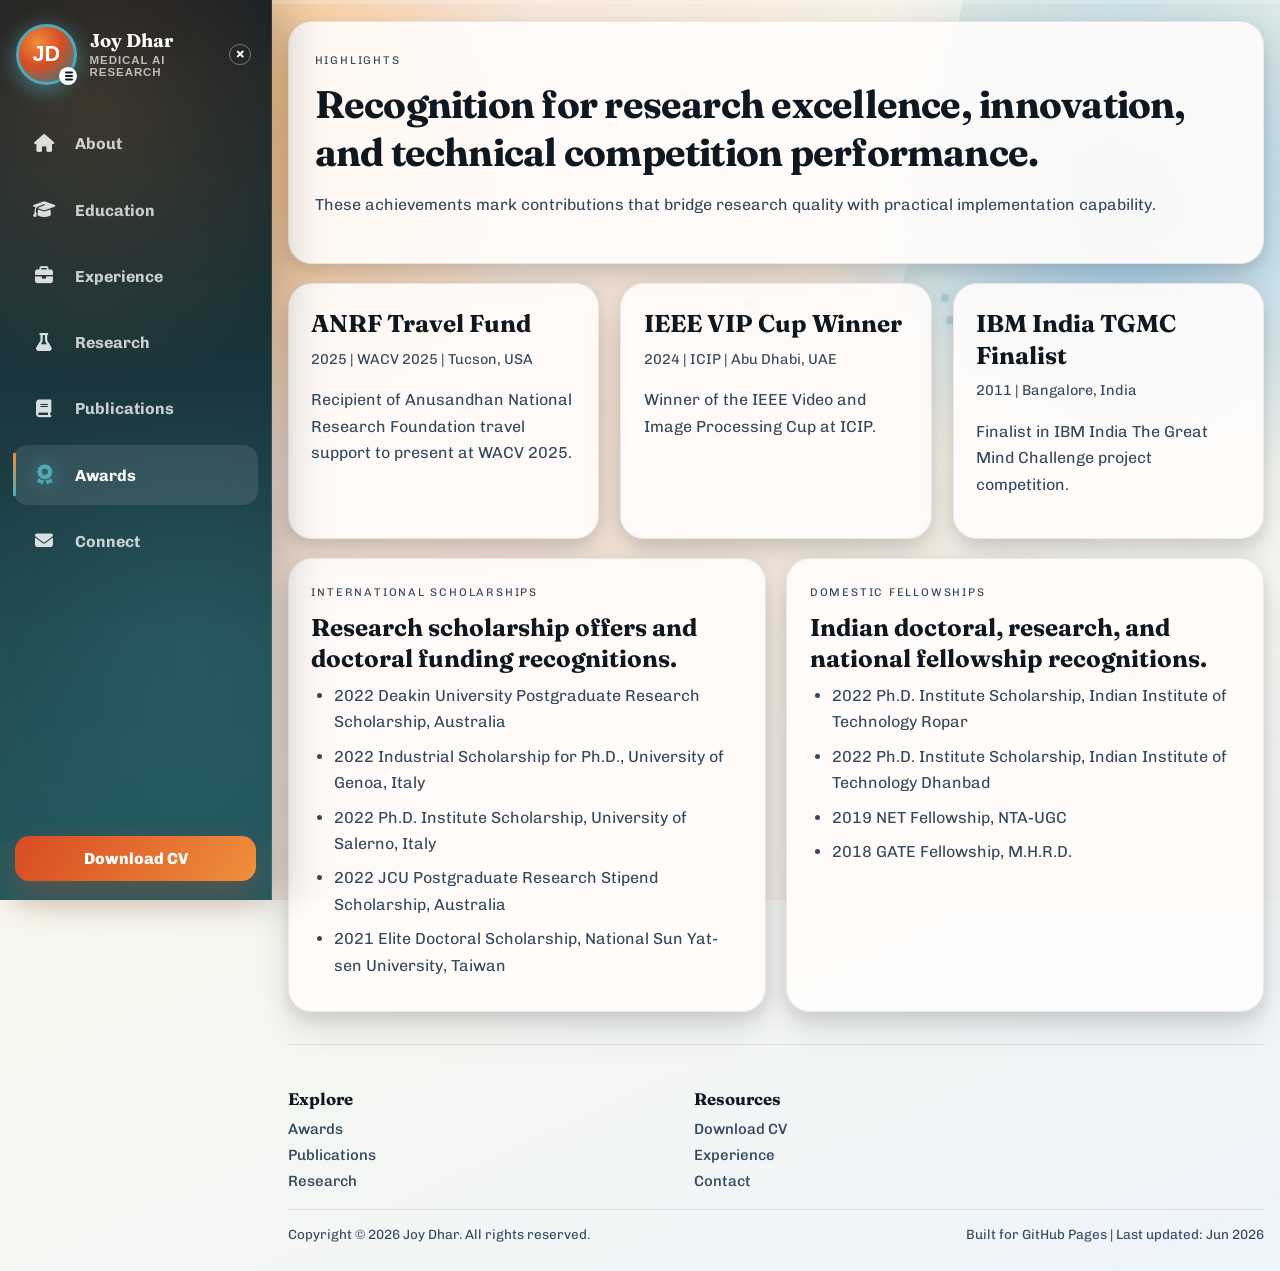
==== commit 0e2661da: "upgrade" ====
--- a/awards.html
+++ b/awards.html
@@ -8,6 +8,7 @@
   <link rel="preconnect" href="https://fonts.googleapis.com">
   <link rel="preconnect" href="https://fonts.gstatic.com" crossorigin>
   <link href="https://fonts.googleapis.com/css2?family=Chivo:wght@400;600;800&family=Fraunces:opsz,wght@9..144,500;9..144,700&display=swap" rel="stylesheet">
+  <link rel="stylesheet" href="https://cdnjs.cloudflare.com/ajax/libs/font-awesome/6.5.1/css/all.min.css">
   <link rel="stylesheet" href="styles.css">
 </head>
 <body class="page-awards">
@@ -16,7 +17,7 @@
 
   <aside class="side-nav expanded" id="sideNav">
     <button class="side-nav-toggle" id="sideNavToggle" type="button" aria-label="Collapse side navigation" aria-expanded="true">
-      <span class="side-brand-mark">JD</span>
+      <span class="side-brand-mark" aria-hidden="true"><span class="side-brand-initials">JD</span></span>
       <span class="side-brand-copy">
         <span class="side-brand-name">Joy Dhar</span>
         <span class="side-brand-role">Medical AI Research</span>
@@ -25,13 +26,13 @@
     </button>
 
     <nav class="side-nav-links" aria-label="Portfolio sections">
-      <a class="side-link" href="index.html" data-tooltip="About"><span class="side-icon" aria-hidden="true">A</span><span class="side-text">About</span></a>
-      <a class="side-link" href="education.html" data-tooltip="Education"><span class="side-icon" aria-hidden="true">Ed</span><span class="side-text">Education</span></a>
-      <a class="side-link" href="experience.html" data-tooltip="Experience"><span class="side-icon" aria-hidden="true">Ex</span><span class="side-text">Experience</span></a>
-      <a class="side-link" href="research.html" data-tooltip="Research"><span class="side-icon" aria-hidden="true">R</span><span class="side-text">Research</span></a>
-      <a class="side-link" href="publications.html" data-tooltip="Publications"><span class="side-icon" aria-hidden="true">P</span><span class="side-text">Publications</span></a>
-      <a class="side-link active" href="awards.html" data-tooltip="Awards"><span class="side-icon" aria-hidden="true">Aw</span><span class="side-text">Awards</span></a>
-      <a class="side-link" href="connect.html" data-tooltip="Connect"><span class="side-icon" aria-hidden="true">C</span><span class="side-text">Connect</span></a>
+      <a class="side-link" href="index.html" data-tooltip="About"><span class="side-icon" aria-hidden="true"><i class="fa-solid fa-house"></i></span><span class="side-text">About</span></a>
+      <a class="side-link" href="education.html" data-tooltip="Education"><span class="side-icon" aria-hidden="true"><i class="fa-solid fa-graduation-cap"></i></span><span class="side-text">Education</span></a>
+      <a class="side-link" href="experience.html" data-tooltip="Experience"><span class="side-icon" aria-hidden="true"><i class="fa-solid fa-briefcase"></i></span><span class="side-text">Experience</span></a>
+      <a class="side-link" href="research.html" data-tooltip="Research"><span class="side-icon" aria-hidden="true"><i class="fa-solid fa-flask"></i></span><span class="side-text">Research</span></a>
+      <a class="side-link" href="publications.html" data-tooltip="Publications"><span class="side-icon" aria-hidden="true"><i class="fa-solid fa-book"></i></span><span class="side-text">Publications</span></a>
+      <a class="side-link active" href="awards.html" data-tooltip="Awards"><span class="side-icon" aria-hidden="true"><i class="fa-solid fa-award"></i></span><span class="side-text">Awards</span></a>
+      <a class="side-link" href="connect.html" data-tooltip="Connect"><span class="side-icon" aria-hidden="true"><i class="fa-solid fa-envelope"></i></span><span class="side-text">Connect</span></a>
     </nav>
 
     <div class="side-nav-actions">
--- a/styles.css
+++ b/styles.css
@@ -196,16 +196,57 @@
 }
 
 .side-brand-mark {
+  position: relative;
   width: 3.8rem;
   height: 3.8rem;
-  border-radius: 1.1rem;
+  border-radius: 50%;
   display: inline-grid;
   place-items: center;
   color: #fff;
-  background: linear-gradient(135deg, #d84b23, #ef8f3b);
-  box-shadow: 0 14px 34px rgba(216, 75, 35, 0.35);
+  background: radial-gradient(circle at 34% 28%, #ef8f3b 0%, #d84b23 44%, #1a8a99 100%);
+  border: 3px solid var(--accent-light);
+  box-shadow: 0 8px 22px rgba(79, 169, 184, 0.42), 0 0 22px rgba(79, 169, 184, 0.22);
   font-size: 1.35rem;
   font-weight: 800;
+  transition: transform 220ms ease, border-color 220ms ease, box-shadow 220ms ease;
+}
+
+.side-brand-mark::after {
+  content: "";
+  position: absolute;
+  right: -0.18rem;
+  bottom: -0.18rem;
+  z-index: 2;
+  width: 1.12rem;
+  height: 1.12rem;
+  border-radius: 50%;
+  background: rgba(255, 255, 255, 0.96);
+  box-shadow: 0 4px 10px rgba(15, 24, 32, 0.22);
+}
+
+.side-brand-mark::before {
+  content: "";
+  position: absolute;
+  right: 0.08rem;
+  bottom: 0.29rem;
+  z-index: 3;
+  width: 0.5rem;
+  height: 2px;
+  border-radius: 999px;
+  background: var(--ink);
+  box-shadow: 0 -0.22rem 0 var(--ink), 0 0.22rem 0 var(--ink);
+}
+
+.side-brand-initials {
+  position: relative;
+  z-index: 1;
+}
+
+.side-nav-toggle:hover .side-brand-mark,
+.side-nav-toggle:focus .side-brand-mark {
+  transform: scale(1.05);
+  border-color: #8ed9d8;
+  box-shadow: 0 12px 28px rgba(79, 169, 184, 0.52), 0 0 28px rgba(79, 169, 184, 0.32);
 }
 
 .side-brand-copy {
@@ -266,8 +307,7 @@
   gap: 0.45rem;
   width: 100%;
   padding: 0.35rem 0.8rem 1rem;
-  overflow-y: auto;
-  overflow-x: visible;
+  overflow: visible;
   scrollbar-width: thin;
   scrollbar-color: rgba(239, 143, 59, 0.75) transparent;
 }
@@ -323,17 +363,25 @@
   flex: 0 0 2.25rem;
   width: 2.25rem;
   height: 2.25rem;
-  border-radius: 0.78rem;
-  color: #fff;
-  background: rgba(255, 255, 255, 0.11);
-  box-shadow: inset 0 0 0 1px rgba(255, 255, 255, 0.08);
-  font-size: 0.76rem;
+  border-radius: 50%;
+  color: rgba(255, 255, 255, 0.84);
+  background: transparent;
+  box-shadow: none;
+  font-size: 1.12rem;
   font-weight: 800;
-}
-
+  transition: color 220ms ease, transform 220ms ease, filter 220ms ease;
+}
+
+.side-icon i {
+  line-height: 1;
+}
+
+.side-link:hover .side-icon,
+.side-link:focus .side-icon,
 .side-link.active .side-icon {
-  background: linear-gradient(135deg, #d84b23, #ef8f3b);
-  box-shadow: 0 10px 24px rgba(216, 75, 35, 0.32);
+  color: var(--accent-light);
+  transform: scale(1.14);
+  filter: drop-shadow(0 0 8px rgba(79, 169, 184, 0.58));
 }
 
 .side-text {
@@ -529,69 +577,204 @@
 }
 
 .home-shell {
+  width: 100%;
+  max-width: none;
+  margin-top: 0;
   gap: 1.4rem;
 }
 
 /* Opening Section */
 .opening-stage {
   position: relative;
-  min-height: calc(100vh - 2.6rem);
+  min-height: 100vh;
+  min-height: 100dvh;
   display: grid;
   place-items: center;
   overflow: hidden;
-  border-radius: 1.6rem;
+  border-radius: 0;
+  isolation: isolate;
+  background-image: url("images/IMG_5273.jpeg");
+  background-position: center;
+  background-repeat: no-repeat;
+  background-size: cover;
+  image-orientation: from-image;
+  transition: background-image 1200ms ease-in-out;
 }
 
 .opening-stage::before {
   content: "";
   position: absolute;
   inset: 0;
-  background: radial-gradient(circle at 20% 20%, rgba(255, 255, 255, 0.7), transparent 50%),
-              radial-gradient(circle at 80% 80%, rgba(47, 141, 149, 0.12), transparent 40%);
+  z-index: 1;
+  background: linear-gradient(180deg, rgba(15, 24, 32, 0.62), rgba(15, 24, 32, 0.42) 46%, rgba(15, 24, 32, 0.68)),
+              radial-gradient(circle at 28% 24%, rgba(239, 143, 59, 0.24), transparent 38%),
+              radial-gradient(circle at 78% 74%, rgba(79, 169, 184, 0.26), transparent 42%);
   pointer-events: none;
 }
 
+.opening-stage::after {
+  content: "";
+  position: absolute;
+  inset: auto 0 0;
+  z-index: 1;
+  height: 34%;
+  background: linear-gradient(0deg, rgba(15, 24, 32, 0.72), rgba(15, 24, 32, 0));
+  pointer-events: none;
+}
+
 .opening-surface {
   position: relative;
+  color: #fff;
   text-align: center;
-  max-width: 56rem;
-  padding: 2rem 1.8rem;
-  backdrop-filter: blur(12px);
+  width: min(100%, 62rem);
+  padding: clamp(2rem, 5vw, 4.5rem) clamp(1.2rem, 4vw, 2.8rem);
+  text-shadow: 0 4px 24px rgba(0, 0, 0, 0.34);
   z-index: 2;
 }
 
+.opening-surface h1 {
+  color: #fff;
+  margin-bottom: 0.75rem;
+  font-size: 4.6rem;
+  line-height: 1.05;
+  letter-spacing: 0;
+  text-shadow: 0 5px 28px rgba(0, 0, 0, 0.36);
+}
+
+.opening-surface .section-label {
+  color: rgba(255, 255, 255, 0.78);
+  margin-bottom: 0.8rem;
+}
+
 .opening-surface h2 {
-  font-size: clamp(2.4rem, 6vw, 3.8rem);
+  color: #fff;
+  font-size: clamp(2.7rem, 6.5vw, 5rem);
   margin-bottom: 0.8rem;
   font-weight: 700;
-  letter-spacing: -0.025em;
+  letter-spacing: 0;
   line-height: 1.12;
 }
 
 .opening-surface p {
   font-size: clamp(1rem, 1.3vw, 1.15rem);
-  color: var(--ink-soft);
-  margin: 0;
+  color: rgba(255, 255, 255, 0.9);
+  max-width: 42rem;
+  margin: 0 auto;
+}
+
+.hero-subtitle {
+  color: rgba(255, 255, 255, 0.92);
+  font-size: 1.18rem;
+  line-height: 1.55;
+  font-style: italic;
+}
+
+.hero-badges,
+.hero-actions {
+  display: flex;
+  align-items: center;
+  justify-content: center;
+  flex-wrap: wrap;
+  gap: 0.75rem;
+}
+
+.hero-badges {
+  margin-top: 1.45rem;
+}
+
+.hero-badges span {
+  display: inline-flex;
+  align-items: center;
+  gap: 0.55rem;
+  min-height: 2.55rem;
+  padding: 0.55rem 0.9rem;
+  border: 1px solid rgba(255, 255, 255, 0.22);
+  border-radius: 999px;
+  color: #fff;
+  background: rgba(15, 24, 32, 0.5);
+  font-weight: 700;
+  backdrop-filter: blur(6px);
+}
+
+.hero-actions {
+  margin-top: 1.55rem;
+}
+
+.button-link {
+  display: inline-flex;
+  align-items: center;
+  justify-content: center;
+  gap: 0.55rem;
+  min-height: 2.9rem;
+  padding: 0.75rem 1.15rem;
+  border: 1px solid rgba(255, 255, 255, 0.2);
+  border-radius: 0.7rem;
+  color: var(--ink);
+  background: rgba(255, 255, 255, 0.94);
+  text-decoration: none;
+  font-weight: 800;
+  box-shadow: 0 12px 28px rgba(0, 0, 0, 0.2);
+  transition: transform 220ms ease, box-shadow 220ms ease, background 220ms ease;
+}
+
+.button-link.primary {
+  color: var(--ink);
+  background: linear-gradient(135deg, #f9c889, #ef8f3b);
+  border-color: transparent;
+}
+
+.button-link:hover,
+.button-link:focus {
+  transform: translateY(-3px);
+  box-shadow: 0 18px 40px rgba(0, 0, 0, 0.28);
+}
+
+.opening-surface .hero-statement {
+  position: relative;
+  width: min(100%, 52rem);
+  margin: 2.35rem auto 0;
+  padding: 1rem 1.3rem 1rem 3.6rem;
+  border: 1px solid rgba(255, 255, 255, 0.24);
+  border-left: 5px solid #f9c889;
+  border-radius: 0.9rem;
+  color: rgba(255, 255, 255, 0.96);
+  background: linear-gradient(135deg, rgba(15, 24, 32, 0.62), rgba(23, 82, 89, 0.46));
+  font-weight: 700;
+  line-height: 1.55;
+  text-align: left;
+  backdrop-filter: blur(8px);
+}
+
+.opening-surface .hero-statement::before {
+  content: "\f10d";
+  position: absolute;
+  left: 1.25rem;
+  top: 1.05rem;
+  color: #f9c889;
+  font-family: "Font Awesome 6 Free";
+  font-size: 1.35rem;
+  font-weight: 900;
 }
 
 .scroll-cue {
   display: inline-block;
   margin-top: 1.2rem;
   text-decoration: none;
-  color: #fff;
+  color: var(--ink);
   font-weight: 600;
   font-size: 0.98rem;
-  background: linear-gradient(120deg, #d84b23, #ef8f3b);
+  background: rgba(255, 255, 255, 0.94);
   border-radius: 999px;
   padding: 0.8rem 1.6rem;
-  box-shadow: 0 12px 32px rgba(216, 75, 35, 0.35);
+  box-shadow: 0 14px 34px rgba(0, 0, 0, 0.24);
   transition: all 320ms cubic-bezier(0.23, 1, 0.320, 1);
 }
 
 .scroll-cue:hover,
 .scroll-cue:focus {
   transform: translateY(-4px);
-  box-shadow: 0 18px 48px rgba(216, 75, 35, 0.45);
+  background: linear-gradient(120deg, #f9c889, #fff5de);
+  box-shadow: 0 18px 48px rgba(0, 0, 0, 0.3);
 }
 
 /* Orbs & Decorative Elements */
@@ -662,12 +845,193 @@
 }
 
 .home-content {
-  display: grid;
-  gap: 1.2rem;
+  width: var(--max);
+  margin-inline: auto;
+  display: grid;
+  gap: 2rem;
+  padding-top: 2rem;
 }
 
 body.home-entered .opening-stage {
   box-shadow: inset 0 0 0 1px rgba(47, 141, 149, 0.15);
+}
+
+.home-about-panel {
+  display: grid;
+  gap: 0.7rem;
+  max-width: 58rem;
+}
+
+.home-about-panel h2 {
+  max-width: 50rem;
+  margin-bottom: 0.4rem;
+  color: var(--ink);
+  font-size: 2.2rem;
+  line-height: 1.2;
+  letter-spacing: 0;
+}
+
+.home-about-panel p:not(.section-label),
+.home-highlights > p {
+  max-width: 62rem;
+  color: var(--ink-soft);
+  font-size: 1.04rem;
+  line-height: 1.75;
+}
+
+.metrics-grid,
+.research-focus-grid,
+.highlights-grid {
+  display: grid;
+  gap: 1.15rem;
+}
+
+.metrics-grid {
+  grid-template-columns: repeat(4, minmax(0, 1fr));
+}
+
+.metric-card,
+.focus-card,
+.highlight-card {
+  position: relative;
+  overflow: hidden;
+  border: 1px solid var(--line);
+  border-radius: var(--radius-md);
+  background: rgba(255, 255, 255, 0.86);
+  box-shadow: var(--shadow-sm);
+  transition: transform 240ms ease, box-shadow 240ms ease, border-color 240ms ease;
+}
+
+.metric-card:hover,
+.focus-card:hover,
+.highlight-card:hover {
+  transform: translateY(-5px);
+  border-color: var(--line-accent);
+  box-shadow: var(--shadow-lg);
+}
+
+.metric-card {
+  padding: 1.25rem;
+  border-top: 4px solid var(--accent-soft);
+}
+
+.metric-card strong {
+  display: block;
+  color: var(--ink);
+  font-size: 2.35rem;
+  line-height: 1;
+}
+
+.metric-card span {
+  display: block;
+  margin-top: 0.75rem;
+  color: var(--ink-soft);
+  line-height: 1.5;
+}
+
+.home-section,
+.home-highlights {
+  display: grid;
+  gap: 1rem;
+}
+
+.section-heading {
+  display: flex;
+  align-items: center;
+  gap: 0.75rem;
+  margin: 0;
+  color: var(--ink);
+  font-size: 1.75rem;
+  line-height: 1.25;
+  letter-spacing: 0;
+}
+
+.section-heading i {
+  color: var(--accent-soft);
+}
+
+.research-focus-grid {
+  grid-template-columns: repeat(3, minmax(0, 1fr));
+}
+
+.focus-card {
+  padding: 1.5rem;
+}
+
+.focus-card::before,
+.highlight-card::before {
+  content: "";
+  position: absolute;
+  inset: 0 0 auto;
+  height: 4px;
+  background: linear-gradient(90deg, var(--accent), var(--accent-soft));
+}
+
+.focus-icon {
+  display: inline-grid;
+  place-items: center;
+  width: 3.25rem;
+  height: 3.25rem;
+  margin-bottom: 1rem;
+  border-radius: 0.9rem;
+  color: #fff;
+  background: linear-gradient(135deg, var(--accent-soft), var(--accent-light));
+  box-shadow: 0 10px 22px rgba(26, 138, 153, 0.25);
+  font-size: 1.3rem;
+}
+
+.focus-card h3,
+.highlight-card h3 {
+  color: var(--ink);
+  letter-spacing: 0;
+}
+
+.focus-card p,
+.highlight-card p {
+  color: var(--ink-soft);
+  line-height: 1.68;
+}
+
+.highlights-grid {
+  grid-template-columns: repeat(4, minmax(0, 1fr));
+}
+
+.highlight-card {
+  padding: 1.35rem;
+}
+
+.highlight-card.featured {
+  background: linear-gradient(145deg, rgba(232, 244, 246, 0.9), rgba(255, 255, 255, 0.9));
+  border-color: rgba(26, 138, 153, 0.18);
+}
+
+.highlight-badge {
+  display: inline-flex;
+  align-items: center;
+  min-height: 1.9rem;
+  margin-bottom: 0.9rem;
+  padding: 0.35rem 0.7rem;
+  border-radius: 999px;
+  color: var(--accent-soft);
+  background: rgba(26, 138, 153, 0.1);
+  font-size: 0.75rem;
+  font-weight: 800;
+  text-transform: uppercase;
+}
+
+.highlight-meta,
+.highlight-link {
+  display: inline-flex;
+  margin-top: 0.7rem;
+  color: var(--accent);
+  font-size: 0.9rem;
+  font-weight: 800;
+  text-decoration: none;
+}
+
+.highlight-link:hover,
+.highlight-link:focus {
+  color: var(--accent-soft);
 }
 
 /* Scrolling News */
@@ -1210,7 +1574,7 @@
   .side-brand-mark {
     width: 3.25rem;
     height: 3.25rem;
-    border-radius: 0.95rem;
+    border-radius: 50%;
     font-size: 1.15rem;
   }
 
@@ -1220,11 +1584,22 @@
   }
 
   .opening-stage {
-    min-height: calc(86vh - 2rem);
+    min-height: 100vh;
+    min-height: 100dvh;
+  }
+
+  .opening-surface h1 {
+    font-size: 3.5rem;
   }
 
   .opening-chip {
     font-size: 0.78rem;
+  }
+
+  .metrics-grid,
+  .research-focus-grid,
+  .highlights-grid {
+    grid-template-columns: repeat(2, minmax(0, 1fr));
   }
 
   .publication-grid {
@@ -1290,8 +1665,48 @@
     padding: 1.6rem 1.2rem;
   }
 
+  .opening-surface h1 {
+    font-size: 2.6rem;
+  }
+
   .opening-surface h2 {
     margin-bottom: 0.6rem;
+  }
+
+  .hero-subtitle {
+    font-size: 1rem;
+  }
+
+  .hero-badges span,
+  .button-link {
+    width: 100%;
+    max-width: 18rem;
+  }
+
+  .opening-surface .hero-statement {
+    padding: 0.9rem 1rem 0.9rem 3rem;
+    text-align: left;
+  }
+
+  .opening-surface .hero-statement::before {
+    left: 1rem;
+    top: 1rem;
+  }
+
+  .home-content {
+    gap: 1.4rem;
+    padding-top: 1.4rem;
+  }
+
+  .home-about-panel h2,
+  .section-heading {
+    font-size: 1.45rem;
+  }
+
+  .metrics-grid,
+  .research-focus-grid,
+  .highlights-grid {
+    grid-template-columns: 1fr;
   }
 
   .latest-news-header {
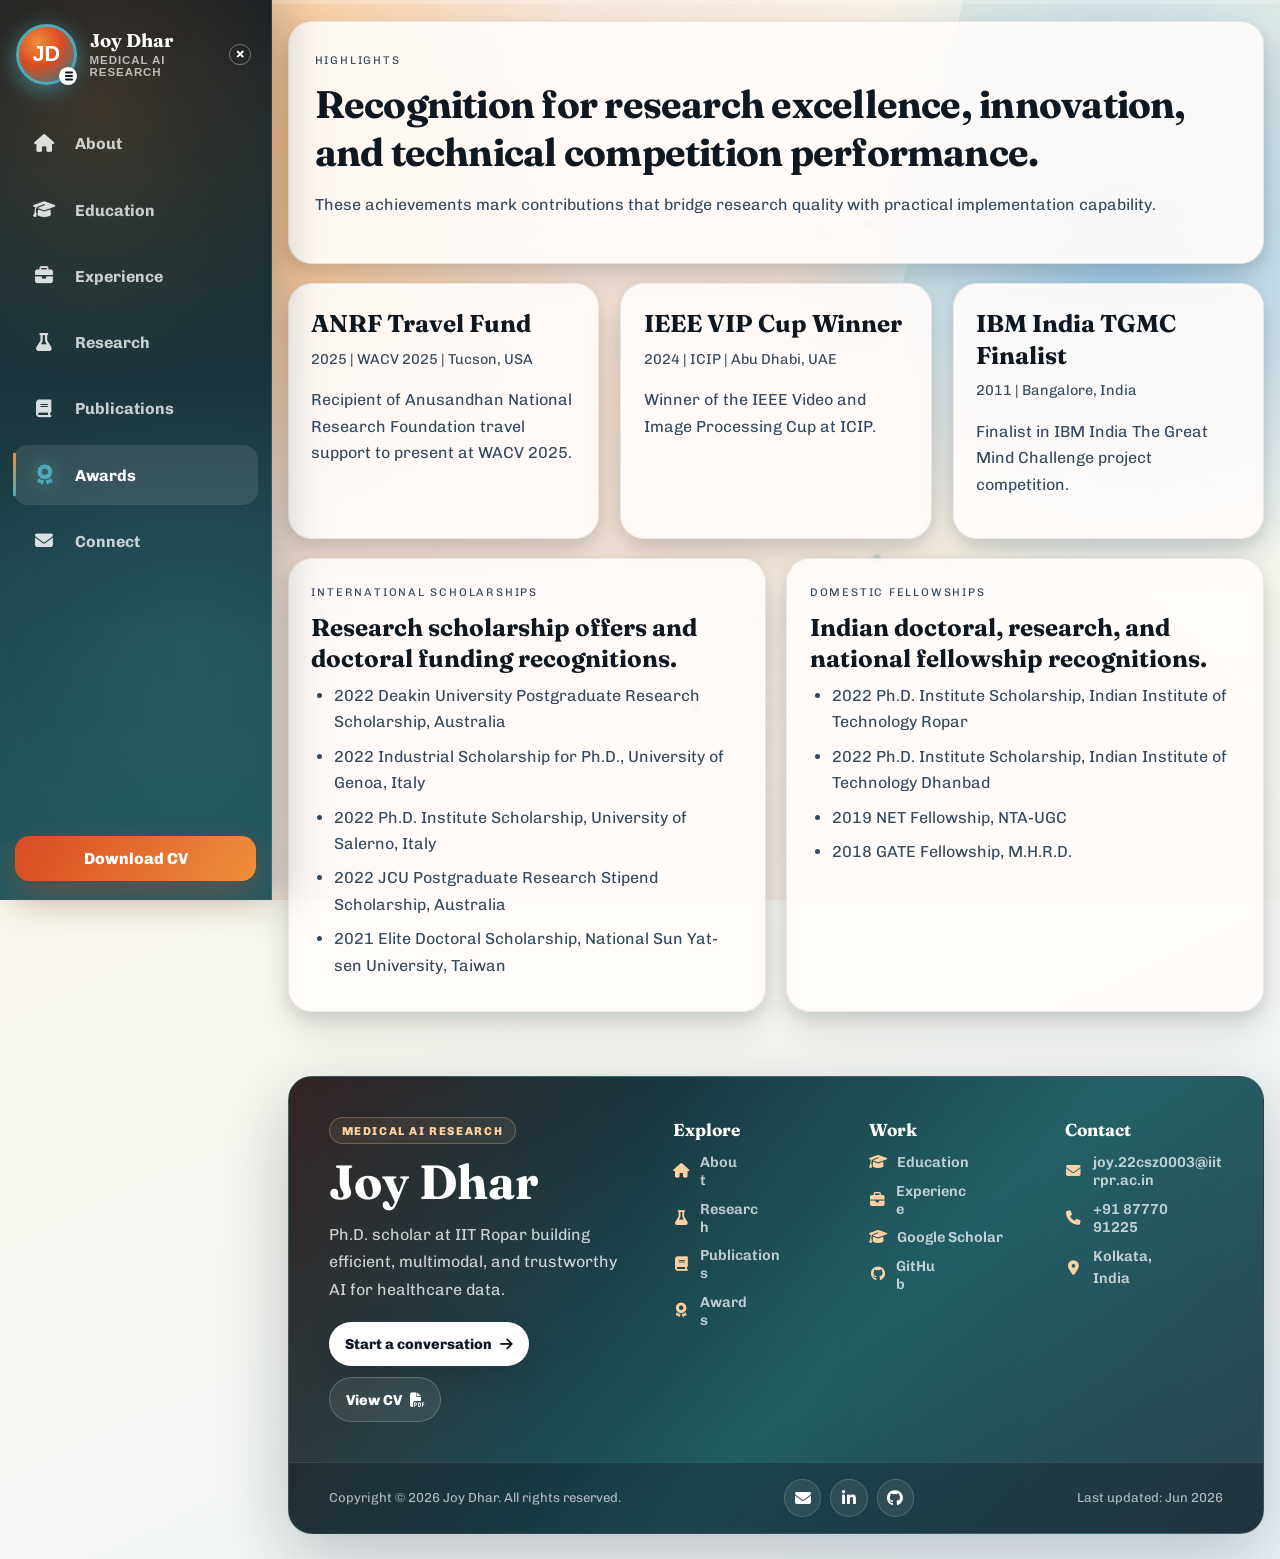
==== commit 7ee1910b: "minor fixes" ====
--- a/awards.html
+++ b/awards.html
@@ -93,25 +93,52 @@
 
   <footer class="site-footer" aria-label="Site footer">
     <div class="footer-grid">
-
-      <section class="footer-block">
-        <p class="footer-title">Explore</p>
-        <a href="awards.html">Awards</a>
-        <a href="publications.html">Publications</a>
-        <a href="research.html">Research</a>
+      <section class="footer-brand" aria-labelledby="footer-brand-title">
+        <p class="footer-kicker">Medical AI Research</p>
+        <h2 id="footer-brand-title">Joy Dhar</h2>
+        <p>Ph.D. scholar at IIT Ropar building efficient, multimodal, and trustworthy AI for healthcare data.</p>
+        <div class="footer-actions">
+          <a class="footer-cta" href="mailto:joy.22csz0003@iitrpr.ac.in">
+            Start a conversation <i class="fa-solid fa-arrow-right" aria-hidden="true"></i>
+          </a>
+          <a class="footer-cta secondary" href="Joy_Dhar_CV.pdf" target="_blank" rel="noopener noreferrer">
+            View CV <i class="fa-solid fa-file-pdf" aria-hidden="true"></i>
+          </a>
+        </div>
       </section>
 
-      <section class="footer-block">
-        <p class="footer-title">Resources</p>
-        <a href="Joy_Dhar_CV.pdf" target="_blank" rel="noopener noreferrer">Download CV</a>
-        <a href="experience.html">Experience</a>
-        <a href="connect.html">Contact</a>
+      <nav class="footer-block" aria-label="Footer navigation">
+        <p class="footer-title">Explore</p>
+        <a href="index.html"><i class="fa-solid fa-house" aria-hidden="true"></i>About</a>
+        <a href="research.html"><i class="fa-solid fa-flask" aria-hidden="true"></i>Research</a>
+        <a href="publications.html"><i class="fa-solid fa-book" aria-hidden="true"></i>Publications</a>
+        <a href="awards.html"><i class="fa-solid fa-award" aria-hidden="true"></i>Awards</a>
+      </nav>
+
+      <nav class="footer-block" aria-label="Research links">
+        <p class="footer-title">Work</p>
+        <a href="education.html"><i class="fa-solid fa-graduation-cap" aria-hidden="true"></i>Education</a>
+        <a href="experience.html"><i class="fa-solid fa-briefcase" aria-hidden="true"></i>Experience</a>
+        <a href="https://scholar.google.com/citations?user=Rc6ezD0AAAAJ&hl=en" target="_blank" rel="noopener noreferrer"><i class="fa-solid fa-graduation-cap" aria-hidden="true"></i>Google Scholar</a>
+        <a href="https://github.com/misti1203" target="_blank" rel="noopener noreferrer"><i class="fa-brands fa-github" aria-hidden="true"></i>GitHub</a>
+      </nav>
+
+      <section class="footer-block footer-contact">
+        <p class="footer-title">Contact</p>
+        <a href="mailto:joy.22csz0003@iitrpr.ac.in"><i class="fa-solid fa-envelope" aria-hidden="true"></i>joy.22csz0003@iitrpr.ac.in</a>
+        <a href="tel:+918777091225"><i class="fa-solid fa-phone" aria-hidden="true"></i>+91 87770 91225</a>
+        <span><i class="fa-solid fa-location-dot" aria-hidden="true"></i>Kolkata, India</span>
       </section>
     </div>
 
     <div class="footer-meta">
       <p>Copyright &copy; <span class="current-year">2026</span> Joy Dhar. All rights reserved.</p>
-      <p>Built for GitHub Pages | Last updated: Jun 2026</p>
+      <div class="footer-social" aria-label="Social profiles">
+        <a href="mailto:joy.22csz0003@iitrpr.ac.in" aria-label="Email Joy Dhar"><i class="fa-solid fa-envelope" aria-hidden="true"></i></a>
+        <a href="https://linkedin.com/in/joy-dhar-42930a248" target="_blank" rel="noopener noreferrer" aria-label="LinkedIn profile"><i class="fa-brands fa-linkedin-in" aria-hidden="true"></i></a>
+        <a href="https://github.com/misti1203" target="_blank" rel="noopener noreferrer" aria-label="GitHub profile"><i class="fa-brands fa-github" aria-hidden="true"></i></a>
+      </div>
+      <p>Last updated: Jun 2026</p>
     </div>
   </footer>
 
--- a/styles.css
+++ b/styles.css
@@ -8,19 +8,19 @@
   --surface-dim: rgba(255, 252, 250, 0.65);
   --line: rgba(15, 24, 32, 0.08);
   --line-accent: rgba(26, 138, 153, 0.15);
-  
+
   /* Accent Colors */
   --accent: #d84b23;
   --accent-soft: #1a8a99;
   --accent-light: #4fa9b8;
   --accent-xsoft: #e8f4f6;
-  
+
   /* Layout */
   --radius-lg: 1.5rem;
   --radius-md: 1.1rem;
   --radius-sm: 0.875rem;
   --radius-xs: 0.5rem;
-  
+
   /* Shadows - Refined 3D Depth */
   --shadow-xs: 0 2px 6px rgba(15, 24, 32, 0.06);
   --shadow-sm: 0 4px 12px rgba(15, 24, 32, 0.08);
@@ -28,7 +28,7 @@
   --shadow-md: 0 10px 28px rgba(15, 24, 32, 0.14);
   --shadow-lg: 0 16px 48px rgba(15, 24, 32, 0.16);
   --shadow-xl: 0 24px 72px rgba(15, 24, 32, 0.18);
-  
+
   /* Max Width */
   --max: min(1240px, calc(100% - 2rem));
   --side-nav-expanded: 17rem;
@@ -593,7 +593,7 @@
   overflow: hidden;
   border-radius: 0;
   isolation: isolate;
-  background-image: url("images/IMG_5273.jpeg");
+  background-image: url("images/IMG_3562.jpeg");
   background-position: center;
   background-repeat: no-repeat;
   background-size: cover;
@@ -859,7 +859,83 @@
 .home-about-panel {
   display: grid;
   gap: 0.7rem;
-  max-width: 58rem;
+  max-width: none;
+}
+
+.about-profile-grid {
+  display: grid;
+  grid-template-columns: minmax(0, 1fr) minmax(17rem, 23rem);
+  align-items: center;
+  gap: clamp(1.5rem, 5vw, 4rem);
+}
+
+.about-copy {
+  display: grid;
+  gap: 0.7rem;
+  max-width: 62rem;
+}
+
+.about-profile-card {
+  position: relative;
+  justify-self: end;
+  width: min(100%, 23rem);
+  margin: 0;
+  padding: 0.55rem;
+  overflow: hidden;
+  border: 1px solid rgba(47, 141, 149, 0.24);
+  border-radius: var(--radius-lg);
+  background: linear-gradient(145deg, rgba(255, 255, 255, 0.92), rgba(232, 244, 246, 0.72));
+  box-shadow: var(--shadow-lg);
+}
+
+.about-profile-card::before {
+  content: "";
+  position: absolute;
+  inset: 0.55rem;
+  z-index: 1;
+  border-radius: calc(var(--radius-lg) - 0.35rem);
+  box-shadow: inset 0 -8rem 5rem rgba(15, 24, 32, 0.36);
+  pointer-events: none;
+}
+
+.about-profile-image {
+  display: block;
+  width: 100%;
+  aspect-ratio: 4 / 5;
+  border-radius: calc(var(--radius-lg) - 0.45rem);
+  object-fit: cover;
+  object-position: center bottom;
+}
+
+.about-profile-card figcaption {
+  position: absolute;
+  left: 1.15rem;
+  right: 1.15rem;
+  bottom: 1.15rem;
+  z-index: 2;
+  display: grid;
+  gap: 0.16rem;
+  padding: 0.85rem 0.95rem;
+  border: 1px solid rgba(255, 255, 255, 0.22);
+  border-radius: var(--radius-sm);
+  color: #fff;
+  background: linear-gradient(135deg, rgba(15, 24, 32, 0.78), rgba(23, 82, 89, 0.72));
+  backdrop-filter: blur(12px);
+}
+
+.about-profile-card figcaption span {
+  font-family: "Fraunces", Georgia, serif;
+  font-size: 1.15rem;
+  font-weight: 700;
+}
+
+.about-profile-card figcaption strong {
+  color: rgba(255, 255, 255, 0.78);
+  font-size: 0.74rem;
+  font-weight: 600;
+  letter-spacing: 0.08em;
+  line-height: 1.35;
+  text-transform: uppercase;
 }
 
 .home-about-panel h2 {
@@ -1418,64 +1494,200 @@
 
 /* Footer */
 .site-footer {
-  margin-top: 2rem;
-  padding: 1.6rem 0 1.8rem;
-  color: var(--ink-soft);
-  font-size: 0.93rem;
-  border-top: 1px solid var(--line);
+  margin-top: 4rem;
+  margin-bottom: 1.6rem;
+  overflow: hidden;
+  color: rgba(255, 255, 255, 0.78);
+  border: 1px solid rgba(255, 255, 255, 0.12);
+  border-radius: var(--radius-lg);
+  background: linear-gradient(135deg, rgba(15, 24, 32, 0.98), rgba(23, 82, 89, 0.97) 58%, rgba(29, 42, 50, 0.98));
+  box-shadow: 0 22px 70px rgba(15, 24, 32, 0.24);
+}
+
+.site-footer::before {
+  content: "";
+  position: absolute;
+  inset: 0;
+  background: linear-gradient(110deg, rgba(216, 75, 35, 0.16), transparent 34%, rgba(79, 169, 184, 0.18));
+  pointer-events: none;
 }
 
 .footer-grid {
-  display: grid;
-  grid-template-columns: 1.4fr 1fr 1fr;
-  gap: 1.5rem;
-  padding: 1rem 0 1.2rem;
+  position: relative;
+  display: grid;
+  grid-template-columns: minmax(18rem, 1.45fr) repeat(3, minmax(9rem, 0.75fr));
+  gap: clamp(1.35rem, 3vw, 2.5rem);
+  padding: clamp(1.55rem, 3.8vw, 2.5rem);
+}
+
+.footer-brand {
+  display: grid;
+  align-content: start;
+  gap: 0.9rem;
+  max-width: 31rem;
+}
+
+.footer-kicker {
+  width: fit-content;
+  margin: 0;
+  padding: 0.34rem 0.72rem;
+  color: #ffd1a2;
+  border: 1px solid rgba(255, 209, 162, 0.26);
+  border-radius: 999px;
+  background: rgba(255, 209, 162, 0.08);
+  font-size: 0.72rem;
+  font-weight: 800;
+  letter-spacing: 0.14em;
+  text-transform: uppercase;
+}
+
+.footer-brand h2 {
+  margin: 0;
+  color: #fff;
+  font-family: "Fraunces", Georgia, serif;
+  font-size: clamp(2rem, 4vw, 3rem);
+  line-height: 1;
+  letter-spacing: 0;
+}
+
+.footer-brand p:not(.footer-kicker) {
+  margin: 0;
+  max-width: 28rem;
+  line-height: 1.72;
+}
+
+.footer-actions {
+  display: flex;
+  flex-wrap: wrap;
+  gap: 0.72rem;
+  margin-top: 0.25rem;
+}
+
+.footer-cta {
+  display: inline-flex;
+  align-items: center;
+  justify-content: center;
+  gap: 0.5rem;
+  min-height: 2.75rem;
+  padding: 0.78rem 1rem;
+  color: var(--ink);
+  border-radius: 999px;
+  background: #fff;
+  box-shadow: 0 10px 26px rgba(15, 24, 32, 0.2);
+  font-size: 0.9rem;
+  font-weight: 800;
+  text-decoration: none;
+  transition: transform 220ms ease, box-shadow 220ms ease, background 220ms ease, color 220ms ease;
+}
+
+.footer-cta.secondary {
+  color: #fff;
+  border: 1px solid rgba(255, 255, 255, 0.2);
+  background: rgba(255, 255, 255, 0.08);
+  box-shadow: none;
+}
+
+.footer-cta:hover,
+.footer-cta:focus {
+  color: var(--ink);
+  background: #ffd1a2;
+  transform: translateY(-2px);
+  box-shadow: 0 14px 32px rgba(15, 24, 32, 0.28);
 }
 
 .footer-block {
   display: grid;
   align-content: start;
-  gap: 0.5rem;
+  gap: 0.65rem;
+  min-width: 0;
 }
 
 .footer-title {
   margin: 0 0 0.25rem;
   font-family: "Fraunces", Georgia, serif;
-  font-size: 1.05rem;
+  font-size: 1.08rem;
   font-weight: 700;
-  color: var(--ink);
-}
-
-.footer-block p {
+  color: #fff;
+}
+
+.footer-block p,
+.footer-block span {
   margin: 0;
   line-height: 1.5;
 }
 
-.footer-block a {
-  color: var(--ink-soft);
+.footer-block a,
+.footer-block span {
+  display: inline-flex;
+  align-items: center;
+  gap: 0.62rem;
+  min-width: 0;
+  color: rgba(255, 255, 255, 0.72);
   text-decoration: none;
   width: fit-content;
-  font-weight: 500;
-  transition: color 220ms ease;
-}
-
-.footer-block a:hover {
-  color: var(--accent);
+  max-width: 100%;
+  font-size: 0.91rem;
+  font-weight: 600;
+  overflow-wrap: anywhere;
+  transition: color 220ms ease, transform 220ms ease;
+}
+
+.footer-block a i,
+.footer-block span i {
+  flex: 0 0 1.1rem;
+  color: #ffd1a2;
+  text-align: center;
+}
+
+.footer-block a:hover,
+.footer-block a:focus {
+  color: #fff;
+  transform: translateX(3px);
 }
 
 .footer-meta {
-  border-top: 1px solid var(--line);
-  padding-top: 1rem;
+  position: relative;
+  border-top: 1px solid rgba(255, 255, 255, 0.12);
+  padding: 1rem clamp(1.55rem, 3.8vw, 2.5rem);
   display: flex;
+  align-items: center;
   justify-content: space-between;
-  gap: 1rem;
+  gap: 1.2rem;
   flex-wrap: wrap;
+  background: rgba(15, 24, 32, 0.34);
 }
 
 .footer-meta p {
   margin: 0;
-  font-size: 0.84rem;
-  color: var(--ink-soft);
+  font-size: 0.82rem;
+  color: rgba(255, 255, 255, 0.66);
+}
+
+.footer-social {
+  display: flex;
+  align-items: center;
+  gap: 0.55rem;
+}
+
+.footer-social a {
+  display: inline-grid;
+  place-items: center;
+  width: 2.35rem;
+  height: 2.35rem;
+  color: #fff;
+  border: 1px solid rgba(255, 255, 255, 0.16);
+  border-radius: 50%;
+  background: rgba(255, 255, 255, 0.08);
+  text-decoration: none;
+  transition: transform 220ms ease, background 220ms ease, border-color 220ms ease;
+}
+
+.footer-social a:hover,
+.footer-social a:focus {
+  color: var(--ink);
+  border-color: #ffd1a2;
+  background: #ffd1a2;
+  transform: translateY(-2px);
 }
 
 /* Animations */
@@ -1555,6 +1767,26 @@
   }
   to {
     transform: translateY(-10px);
+  }
+}
+
+@media (max-width: 1100px) {
+  .about-profile-grid {
+    grid-template-columns: 1fr;
+  }
+
+  .about-profile-card {
+    justify-self: start;
+    width: min(100%, 24rem);
+  }
+
+  .footer-grid {
+    grid-template-columns: repeat(2, minmax(0, 1fr));
+  }
+
+  .footer-brand {
+    grid-column: 1 / -1;
+    max-width: 42rem;
   }
 }
 
@@ -1602,13 +1834,27 @@
     grid-template-columns: repeat(2, minmax(0, 1fr));
   }
 
+  .about-profile-grid {
+    grid-template-columns: 1fr;
+  }
+
+  .about-profile-card {
+    justify-self: start;
+    width: min(100%, 24rem);
+  }
+
   .publication-grid {
     grid-template-columns: 1fr;
   }
 
   .footer-grid {
-    grid-template-columns: 1fr 1fr;
+    grid-template-columns: repeat(2, minmax(0, 1fr));
     gap: 1.2rem;
+  }
+
+  .footer-brand {
+    grid-column: 1 / -1;
+    max-width: 42rem;
   }
 
   .latest-news-box {
@@ -1655,6 +1901,15 @@
     gap: 1rem;
   }
 
+  .footer-brand {
+    grid-column: auto;
+  }
+
+  .footer-actions,
+  .footer-cta {
+    width: 100%;
+  }
+
   .footer-meta {
     flex-direction: column;
     align-items: flex-start;
@@ -1696,6 +1951,21 @@
   .home-content {
     gap: 1.4rem;
     padding-top: 1.4rem;
+  }
+
+  .about-profile-card {
+    width: 100%;
+    padding: 0.45rem;
+  }
+
+  .about-profile-card::before {
+    inset: 0.45rem;
+  }
+
+  .about-profile-card figcaption {
+    left: 0.9rem;
+    right: 0.9rem;
+    bottom: 0.9rem;
   }
 
   .home-about-panel h2,
